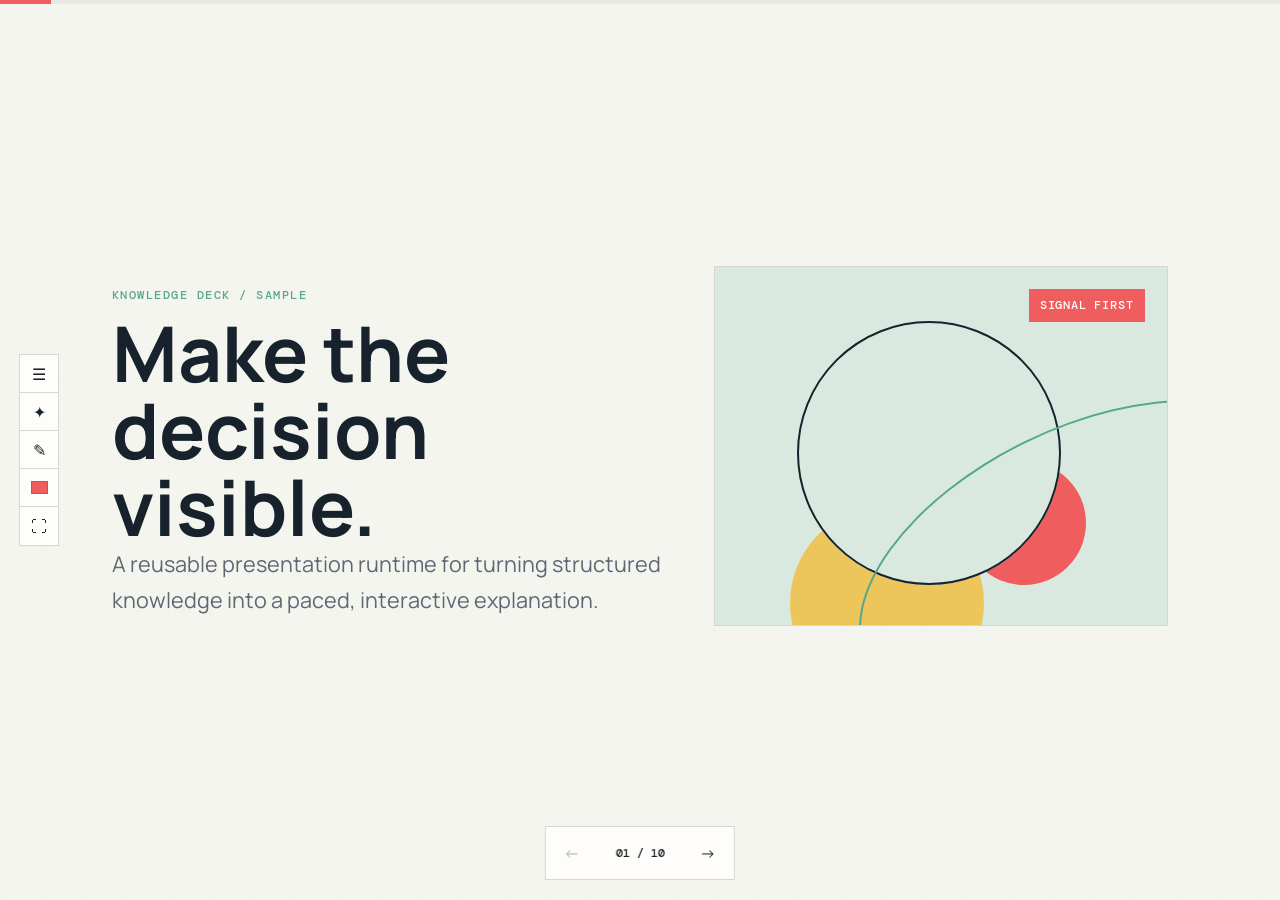
==== index.html @ 06d61f09 "feat: add knowledge deck template" ====
<!doctype html>
<html lang="en">
<head>
  <meta charset="utf-8">
  <meta name="viewport" content="width=device-width, initial-scale=1">
  <meta name="description" content="Interactive knowledge deck template">
  <title>Knowledge Deck Template</title>
  <link rel="icon" href="favicon.svg" type="image/svg+xml">
  <link rel="preconnect" href="https://fonts.googleapis.com">
  <link rel="preconnect" href="https://fonts.gstatic.com" crossorigin>
  <link href="https://fonts.googleapis.com/css2?family=DM+Mono:wght@400;500&family=Manrope:wght@400;500;600;700;800&display=swap" rel="stylesheet">
  <script src="https://cdnjs.cloudflare.com/ajax/libs/gsap/3.12.5/gsap.min.js"></script>
  <link rel="stylesheet" href="css/main.css">
</head>
<body>
  <div class="progress-track" aria-hidden="true"><div id="progress-bar"></div></div>
  <aside id="side-menu" aria-label="Deck contents"><header><span>Contents</span><button id="close-menu" class="icon-button" aria-label="Close contents">x</button></header><div id="menu-list"></div></aside>
  <button id="menu-overlay" aria-label="Close contents"></button>
  <main id="deck-viewport" aria-live="polite"></main>
  <nav class="navigation" aria-label="Page navigation"><button id="previous-page" class="nav-button" aria-label="Previous page">←</button><span id="page-indicator"></span><button id="next-page" class="nav-button" aria-label="Next page">→</button></nav>
  <div class="toolbelt" aria-label="Deck tools"><button id="toggle-menu" class="icon-button" aria-label="Open contents">☰</button><button id="toggle-pen" class="icon-button" aria-label="Toggle pen trail">✦</button><button id="toggle-draw" class="icon-button" aria-label="Toggle drawing board">✎</button><label class="color-control" aria-label="Drawing color"><input id="draw-color" type="color" value="#f05d5e"></label><button id="toggle-fullscreen" class="icon-button" aria-label="Toggle fullscreen">⛶</button></div>
  <canvas id="pen-canvas" aria-hidden="true"></canvas><canvas id="draw-canvas" aria-label="Drawing board"></canvas>
  <p id="draw-hint" role="status">Draw mode: press D or Escape to clear and exit.</p>
  <script type="module" src="js/player.js"></script>
</body>
</html>
---- css/main.css ----
:root { --ink:#17222d; --muted:#5d6872; --paper:#f5f5ef; --panel:#fffefa; --line:#d3d9d2; --coral:#f05d5e; --mint:#55a88c; --blue:#4477a6; --yellow:#edc65b; --mono:"DM Mono",monospace; --sans:"Manrope",sans-serif; }
* { box-sizing:border-box; } html,body { min-height:100%; margin:0; } body { color:var(--ink); background:var(--paper); font-family:var(--sans); overflow:hidden; } body::before { content:""; position:fixed; inset:0; pointer-events:none; opacity:.35; background-image:linear-gradient(rgba(23,34,45,.04) 1px,transparent 1px),linear-gradient(90deg,rgba(23,34,45,.04) 1px,transparent 1px); background-size:42px 42px; }
button { font:inherit; } button:focus-visible,input:focus-visible { outline:3px solid var(--coral); outline-offset:3px; }.progress-track { position:fixed; z-index:40; inset:0 0 auto; height:4px; background:#e7e9e3; }.progress-track div { width:0; height:100%; background:var(--coral); transition:width .25s ease; }
#deck-viewport { position:relative; z-index:1; height:100vh; overflow:auto; display:grid; place-items:center; padding:4.5rem 7rem 5rem; }.slide { width:min(1120px,100%); min-height:min(660px,calc(100vh - 9.5rem)); display:flex; flex-direction:column; justify-content:center; gap:2.2rem; animation:enter .35s ease both; }.eyebrow { font:500 .77rem var(--mono); letter-spacing:.12em; text-transform:uppercase; color:var(--mint); }.title { font-size:clamp(2.5rem,6vw,5.8rem); line-height:1; letter-spacing:0; max-width:13ch; margin:0; }.lead { color:var(--muted); font-size:clamp(1rem,1.8vw,1.35rem); line-height:1.65; max-width:60ch; margin:0; }.section-title { margin:0; font-size:clamp(2rem,4vw,3.7rem); line-height:1.08; }.section-copy { color:var(--muted); max-width:62ch; font-size:1.1rem; line-height:1.7; }
.cover-grid { display:grid; grid-template-columns:1.1fr .9fr; align-items:center; gap:3rem; }.signal-image { min-height:360px; position:relative; overflow:hidden; border:1px solid var(--line); background:#dae9df; }.signal-image::before,.signal-image::after { content:""; position:absolute; border:2px solid var(--ink); border-radius:50%; }.signal-image::before { width:260px; height:260px; left:18%; top:15%; box-shadow:95px 70px 0 -70px var(--coral),-42px 150px 0 -35px var(--yellow); }.signal-image::after { width:105%; height:70%; left:28%; top:45%; border-color:var(--mint); transform:rotate(-26deg); }.signal-stamp { position:absolute; right:1.4rem; top:1.4rem; background:var(--coral); color:white; padding:.55rem .7rem; font:500 .72rem var(--mono); letter-spacing:.07em; text-transform:uppercase; }
.card-grid { display:grid; grid-template-columns:repeat(3,minmax(0,1fr)); gap:1rem; }.card,.matrix-cell,.step,.node { border:1px solid var(--line); background:rgba(255,254,250,.72); padding:1.25rem; }.card h3,.matrix-cell h3 { margin:0 0 .6rem; font-size:1rem; }.card p,.matrix-cell p { margin:0; color:var(--muted); line-height:1.55; }.tag { display:inline-block; font:500 .7rem var(--mono); letter-spacing:.06em; text-transform:uppercase; padding:.25rem .45rem; background:#e8eee7; margin-bottom:.75rem; }.compare { display:grid; grid-template-columns:1fr auto 1fr; gap:1rem; align-items:stretch; }.versus { display:grid; place-items:center; font:700 1.2rem var(--mono); color:var(--coral); }.compare .card { min-height:235px; }.metric { font-size:2.6rem; font-weight:800; color:var(--blue); margin:.75rem 0 .2rem; }
.steps { display:grid; grid-template-columns:repeat(4,minmax(0,1fr)); gap:.8rem; counter-reset:step; }.step::before { counter-increment:step; content:"0" counter(step); display:block; color:var(--coral); font:500 .8rem var(--mono); margin-bottom:2rem; }.step strong { display:block; margin-bottom:.5rem; }.step span { color:var(--muted); font-size:.9rem; line-height:1.5; }.timeline { display:grid; grid-template-columns:repeat(4,minmax(0,1fr)); gap:0; border-top:2px solid var(--ink); }.timeline-item { padding:1rem 1rem 0 0; position:relative; }.timeline-item::before { content:""; display:block; width:14px; height:14px; margin-top:-1.5rem; margin-bottom:1rem; border:2px solid var(--ink); background:var(--paper); border-radius:50%; }.timeline-item b { display:block; margin-bottom:.5rem; }.timeline-item span { color:var(--muted); font-size:.88rem; line-height:1.5; }
.chart { display:grid; grid-template-columns:repeat(5,1fr); gap:1rem; align-items:end; height:280px; padding:1rem; border-bottom:2px solid var(--ink); }.bar { background:var(--blue); min-height:16px; position:relative; }.bar span { position:absolute; bottom:calc(100% + .5rem); font:500 .75rem var(--mono); }.bar:nth-child(2){height:24%}.bar:nth-child(3){height:39%}.bar:nth-child(4){height:63%;background:var(--yellow)}.bar:nth-child(5){height:92%;background:var(--coral)}.architecture { display:grid; grid-template-columns:1fr 80px 1fr 80px 1fr; align-items:center; }.node { min-height:128px; display:flex; flex-direction:column; justify-content:center; }.node span { color:var(--muted); font-size:.9rem; }.arrow { height:2px; background:var(--ink); position:relative; }.arrow::after { content:""; position:absolute; right:0; top:-5px; border-width:6px 0 6px 9px; border-style:solid; border-color:transparent transparent transparent var(--ink); }.matrix { display:grid; grid-template-columns:repeat(3,1fr); gap:1px; background:var(--line); border:1px solid var(--line); }.matrix-cell { border:0; min-height:132px; }.matrix-cell.featured { background:#d8eee5; }.simulation { display:grid; grid-template-columns:1fr 1fr; gap:2rem; align-items:center; }.signal-panel { min-height:260px; padding:1.5rem; border:1px solid var(--ink); background:var(--panel); }.signal-state { font:700 2rem var(--mono); color:var(--coral); margin:2rem 0; }.command { border:0; background:var(--ink); color:white; padding:.8rem 1rem; cursor:pointer; }.summary-list { display:grid; gap:1rem; max-width:800px; }.summary-item { display:grid; grid-template-columns:55px 1fr; gap:1rem; align-items:start; padding:1rem 0; border-top:1px solid var(--line); }.summary-item b { color:var(--coral); font:500 .8rem var(--mono); }
.navigation { position:fixed; z-index:30; bottom:1.25rem; left:50%; transform:translateX(-50%); display:flex; align-items:center; gap:.75rem; padding:.45rem; border:1px solid var(--line); background:rgba(255,254,250,.9); backdrop-filter:blur(10px); }.nav-button,.icon-button { display:grid; place-items:center; min-width:38px; height:38px; border:0; background:transparent; color:var(--ink); cursor:pointer; }.nav-button:hover,.icon-button:hover { background:#e9eee7; }.nav-button:disabled { opacity:.35; cursor:not-allowed; } #page-indicator { min-width:74px; text-align:center; font:500 .74rem var(--mono); }.toolbelt { position:fixed; z-index:30; left:1.2rem; top:50%; transform:translateY(-50%); display:grid; border:1px solid var(--line); background:rgba(255,254,250,.9); backdrop-filter:blur(10px); }.toolbelt > * { border-bottom:1px solid var(--line); }.toolbelt > *:last-child { border-bottom:0; }.color-control { display:grid; place-items:center; width:38px; height:38px; }.color-control input { width:21px; height:21px; padding:0; border:0; background:transparent; cursor:pointer; }
#side-menu { position:fixed; z-index:50; top:0; bottom:0; left:0; width:min(390px,90vw); padding:1.25rem; background:var(--panel); transform:translateX(-102%); transition:transform .25s ease; border-right:1px solid var(--line); overflow:auto; }#side-menu.open { transform:none; } #side-menu header { display:flex; justify-content:space-between; align-items:center; padding-bottom:1rem; border-bottom:1px solid var(--line); font-weight:700; }.menu-section { margin:1.25rem 0 .4rem; color:var(--mint); font:500 .72rem var(--mono); text-transform:uppercase; letter-spacing:.08em; }.menu-page { width:100%; text-align:left; padding:.7rem 0; border:0; background:transparent; color:var(--muted); cursor:pointer; }.menu-page.active { color:var(--ink); font-weight:700; }.menu-page span { color:var(--coral); font:500 .72rem var(--mono); margin-right:.65rem; }#menu-overlay { position:fixed; z-index:45; inset:0; border:0; background:rgba(23,34,45,.25); opacity:0; pointer-events:none; transition:opacity .25s; }#menu-overlay.visible { opacity:1; pointer-events:auto; }
#pen-canvas,#draw-canvas { position:fixed; inset:0; width:100%; height:100%; pointer-events:none; z-index:60; } #draw-canvas.active,#pen-canvas.active { pointer-events:auto; } #draw-hint { position:fixed; z-index:70; bottom:5rem; left:50%; transform:translateX(-50%); padding:.5rem .75rem; margin:0; background:var(--ink); color:white; font:.72rem var(--mono); opacity:0; pointer-events:none; transition:opacity .2s; } #draw-hint.visible { opacity:1; }
@keyframes enter { from { opacity:0; transform:translateY(10px); } to { opacity:1; transform:none; } } @media (max-width:760px) { #deck-viewport { padding:4rem 1.35rem 5.5rem 4.5rem; }.cover-grid,.simulation { grid-template-columns:1fr; }.signal-image { min-height:220px; }.card-grid,.steps { grid-template-columns:1fr; }.compare { grid-template-columns:1fr; }.versus { min-height:20px; }.timeline { grid-template-columns:1fr; gap:1.5rem; }.architecture { grid-template-columns:1fr; gap:.8rem; }.arrow { width:2px; height:28px; margin:auto; }.arrow::after { right:-5px; top:auto; bottom:0; border-width:9px 6px 0; border-color:var(--ink) transparent transparent; }.matrix { grid-template-columns:1fr; }.toolbelt { left:.5rem; }.title { font-size:clamp(2.3rem,14vw,4rem); }.slide { min-height:auto; padding:1.2rem 0; } } @media (prefers-reduced-motion:reduce) { *,*::before,*::after { animation-duration:.01ms!important; transition-duration:.01ms!important; } }
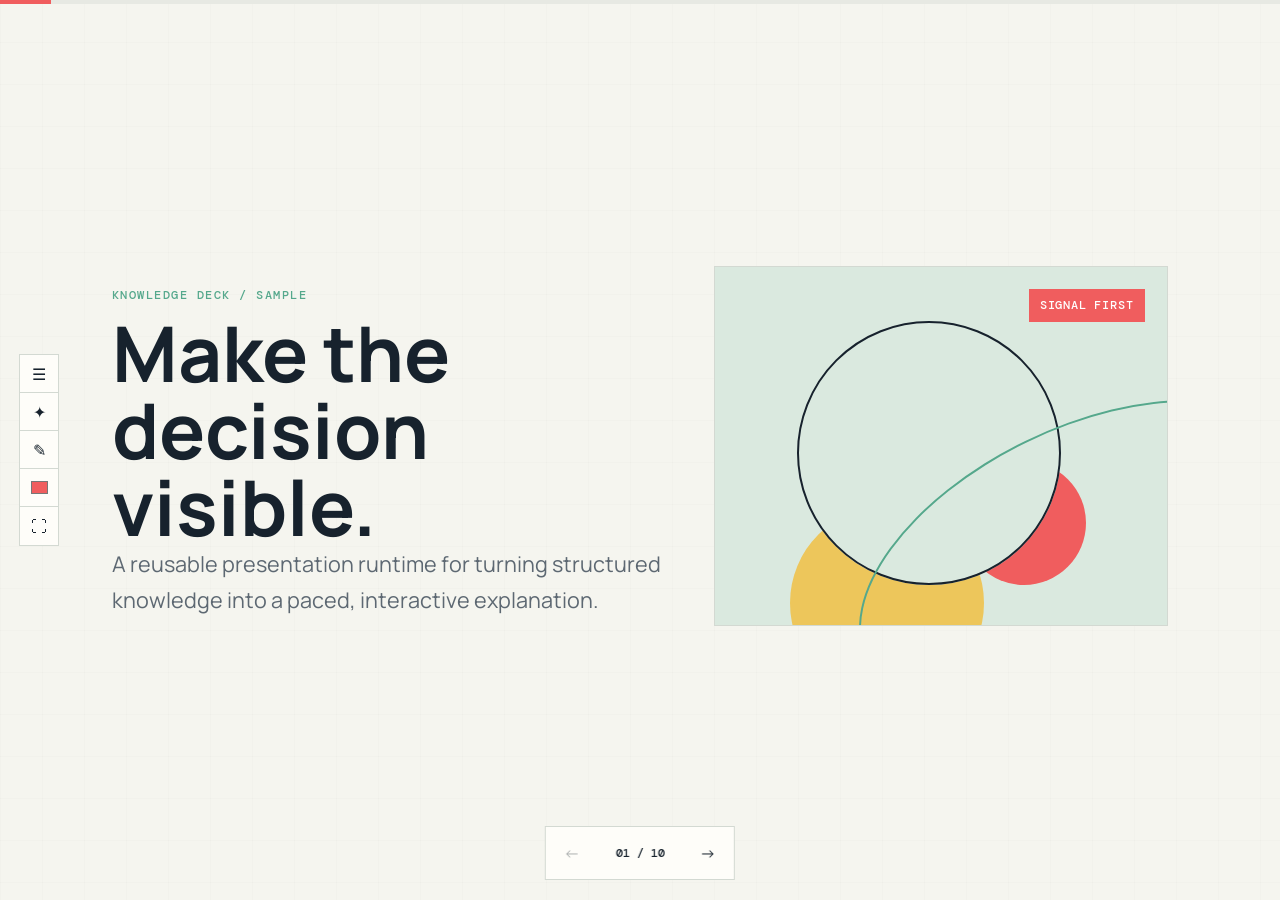
==== commit 41260ff8: "feat: enhance native deck with tooltips, router sync, undo, and single-file build" ====
--- a/index.html
+++ b/index.html
@@ -4,23 +4,41 @@
   <meta charset="utf-8">
   <meta name="viewport" content="width=device-width, initial-scale=1">
   <meta name="description" content="Interactive knowledge deck template">
-  <title>Knowledge Deck Template</title>
+  <title>Making Better Technical Decisions</title>
   <link rel="icon" href="favicon.svg" type="image/svg+xml">
   <link rel="preconnect" href="https://fonts.googleapis.com">
   <link rel="preconnect" href="https://fonts.gstatic.com" crossorigin>
   <link href="https://fonts.googleapis.com/css2?family=DM+Mono:wght@400;500&family=Manrope:wght@400;500;600;700;800&display=swap" rel="stylesheet">
-  <script src="https://cdnjs.cloudflare.com/ajax/libs/gsap/3.12.5/gsap.min.js"></script>
   <link rel="stylesheet" href="css/main.css">
 </head>
 <body>
   <div class="progress-track" aria-hidden="true"><div id="progress-bar"></div></div>
-  <aside id="side-menu" aria-label="Deck contents"><header><span>Contents</span><button id="close-menu" class="icon-button" aria-label="Close contents">x</button></header><div id="menu-list"></div></aside>
+  <aside id="side-menu" aria-label="Deck contents">
+    <header>
+      <span>大纲目录</span>
+      <button id="close-menu" class="icon-button close-btn" data-tip="关闭目录 (快捷键 Esc)" aria-label="Close contents">✕</button>
+    </header>
+    <div id="menu-list"></div>
+  </aside>
   <button id="menu-overlay" aria-label="Close contents"></button>
   <main id="deck-viewport" aria-live="polite"></main>
-  <nav class="navigation" aria-label="Page navigation"><button id="previous-page" class="nav-button" aria-label="Previous page">←</button><span id="page-indicator"></span><button id="next-page" class="nav-button" aria-label="Next page">→</button></nav>
-  <div class="toolbelt" aria-label="Deck tools"><button id="toggle-menu" class="icon-button" aria-label="Open contents">☰</button><button id="toggle-pen" class="icon-button" aria-label="Toggle pen trail">✦</button><button id="toggle-draw" class="icon-button" aria-label="Toggle drawing board">✎</button><label class="color-control" aria-label="Drawing color"><input id="draw-color" type="color" value="#f05d5e"></label><button id="toggle-fullscreen" class="icon-button" aria-label="Toggle fullscreen">⛶</button></div>
-  <canvas id="pen-canvas" aria-hidden="true"></canvas><canvas id="draw-canvas" aria-label="Drawing board"></canvas>
-  <p id="draw-hint" role="status">Draw mode: press D or Escape to clear and exit.</p>
+  <nav class="navigation" aria-label="Page navigation">
+    <button id="previous-page" class="nav-button" data-tip="上一页 (快捷键 ←)" aria-label="Previous page">←</button>
+    <span id="page-indicator"></span>
+    <button id="next-page" class="nav-button" data-tip="下一页 (快捷键 →)" aria-label="Next page">→</button>
+  </nav>
+  <div class="toolbelt" aria-label="Deck tools">
+    <button id="toggle-menu" class="icon-button" data-tip="大纲目录 (快捷键 M)" aria-label="Open contents">☰</button>
+    <button id="toggle-pen" class="icon-button" data-tip="激光笔拖尾 (快捷键 T)" aria-label="Toggle pen trail">✦</button>
+    <button id="toggle-draw" class="icon-button" data-tip="涂鸦画板 (快捷键 D)" aria-label="Toggle drawing board">✎</button>
+    <label class="color-control" data-tip="画笔调色盘" aria-label="Drawing color">
+      <input id="draw-color" type="color" value="#f05d5e">
+    </label>
+    <button id="toggle-fullscreen" class="icon-button" data-tip="全屏演示 (快捷键 F)" aria-label="Toggle fullscreen">⛶</button>
+  </div>
+  <canvas id="pen-canvas" aria-hidden="true"></canvas>
+  <canvas id="draw-canvas" aria-label="Drawing board"></canvas>
+  <p id="draw-hint" role="status">画板模式已开启：按 Z 撤回上一笔，按 D 或 Escape 退出。</p>
   <script type="module" src="js/player.js"></script>
 </body>
 </html>
--- a/css/main.css
+++ b/css/main.css
@@ -10,3 +10,81 @@
 #side-menu { position:fixed; z-index:50; top:0; bottom:0; left:0; width:min(390px,90vw); padding:1.25rem; background:var(--panel); transform:translateX(-102%); transition:transform .25s ease; border-right:1px solid var(--line); overflow:auto; }#side-menu.open { transform:none; } #side-menu header { display:flex; justify-content:space-between; align-items:center; padding-bottom:1rem; border-bottom:1px solid var(--line); font-weight:700; }.menu-section { margin:1.25rem 0 .4rem; color:var(--mint); font:500 .72rem var(--mono); text-transform:uppercase; letter-spacing:.08em; }.menu-page { width:100%; text-align:left; padding:.7rem 0; border:0; background:transparent; color:var(--muted); cursor:pointer; }.menu-page.active { color:var(--ink); font-weight:700; }.menu-page span { color:var(--coral); font:500 .72rem var(--mono); margin-right:.65rem; }#menu-overlay { position:fixed; z-index:45; inset:0; border:0; background:rgba(23,34,45,.25); opacity:0; pointer-events:none; transition:opacity .25s; }#menu-overlay.visible { opacity:1; pointer-events:auto; }
 #pen-canvas,#draw-canvas { position:fixed; inset:0; width:100%; height:100%; pointer-events:none; z-index:60; } #draw-canvas.active,#pen-canvas.active { pointer-events:auto; } #draw-hint { position:fixed; z-index:70; bottom:5rem; left:50%; transform:translateX(-50%); padding:.5rem .75rem; margin:0; background:var(--ink); color:white; font:.72rem var(--mono); opacity:0; pointer-events:none; transition:opacity .2s; } #draw-hint.visible { opacity:1; }
 @keyframes enter { from { opacity:0; transform:translateY(10px); } to { opacity:1; transform:none; } } @media (max-width:760px) { #deck-viewport { padding:4rem 1.35rem 5.5rem 4.5rem; }.cover-grid,.simulation { grid-template-columns:1fr; }.signal-image { min-height:220px; }.card-grid,.steps { grid-template-columns:1fr; }.compare { grid-template-columns:1fr; }.versus { min-height:20px; }.timeline { grid-template-columns:1fr; gap:1.5rem; }.architecture { grid-template-columns:1fr; gap:.8rem; }.arrow { width:2px; height:28px; margin:auto; }.arrow::after { right:-5px; top:auto; bottom:0; border-width:9px 6px 0; border-color:var(--ink) transparent transparent; }.matrix { grid-template-columns:1fr; }.toolbelt { left:.5rem; }.title { font-size:clamp(2.3rem,14vw,4rem); }.slide { min-height:auto; padding:1.2rem 0; } } @media (prefers-reduced-motion:reduce) { *,*::before,*::after { animation-duration:.01ms!important; transition-duration:.01ms!important; } }
+
+/* 中文气泡 Tooltip 规范 (极致轻量与高质感) */
+[data-tip] { position: relative; }
+[data-tip]::after {
+  content: attr(data-tip);
+  position: absolute;
+  white-space: nowrap;
+  font-family: var(--sans);
+  font-size: 12px;
+  font-weight: 600;
+  line-height: 1.2;
+  color: #ffffff;
+  background: var(--ink);
+  padding: 6px 10px;
+  border-radius: 6px;
+  pointer-events: none;
+  opacity: 0;
+  transition: opacity 140ms ease, transform 140ms ease;
+  z-index: 1000;
+  box-shadow: 0 4px 16px rgba(23, 34, 45, 0.28);
+}
+.toolbelt [data-tip]::after {
+  left: calc(100% + 12px);
+  top: 50%;
+  transform: translateY(-50%) translateX(-4px);
+}
+.toolbelt [data-tip]:hover::after {
+  opacity: 1;
+  transform: translateY(-50%) translateX(0);
+}
+.navigation [data-tip]::after {
+  bottom: calc(100% + 12px);
+  left: 50%;
+  transform: translateX(-50%) translateY(4px);
+}
+.navigation [data-tip]:hover::after {
+  opacity: 1;
+  transform: translateX(-50%) translateY(0);
+}
+.close-btn[data-tip]::after {
+  right: calc(100% + 10px);
+  top: 50%;
+  transform: translateY(-50%) translateX(4px);
+}
+.close-btn[data-tip]:hover::after {
+  opacity: 1;
+  transform: translateY(-50%) translateX(0);
+}
+
+/* 打印与 PDF 导出优化规则 */
+@media print {
+  body {
+    -webkit-print-color-adjust: exact !important;
+    print-color-adjust: exact !important;
+    background: var(--paper) !important;
+  }
+  .progress-track,
+  #side-menu,
+  #menu-overlay,
+  .navigation,
+  .toolbelt,
+  #pen-canvas,
+  #draw-canvas,
+  #draw-hint {
+    display: none !important;
+  }
+  #deck-viewport {
+    height: auto !important;
+    padding: 2rem !important;
+    overflow: visible !important;
+  }
+  .slide {
+    animation: none !important;
+    min-height: auto !important;
+    page-break-inside: avoid;
+    break-inside: avoid;
+  }
+}
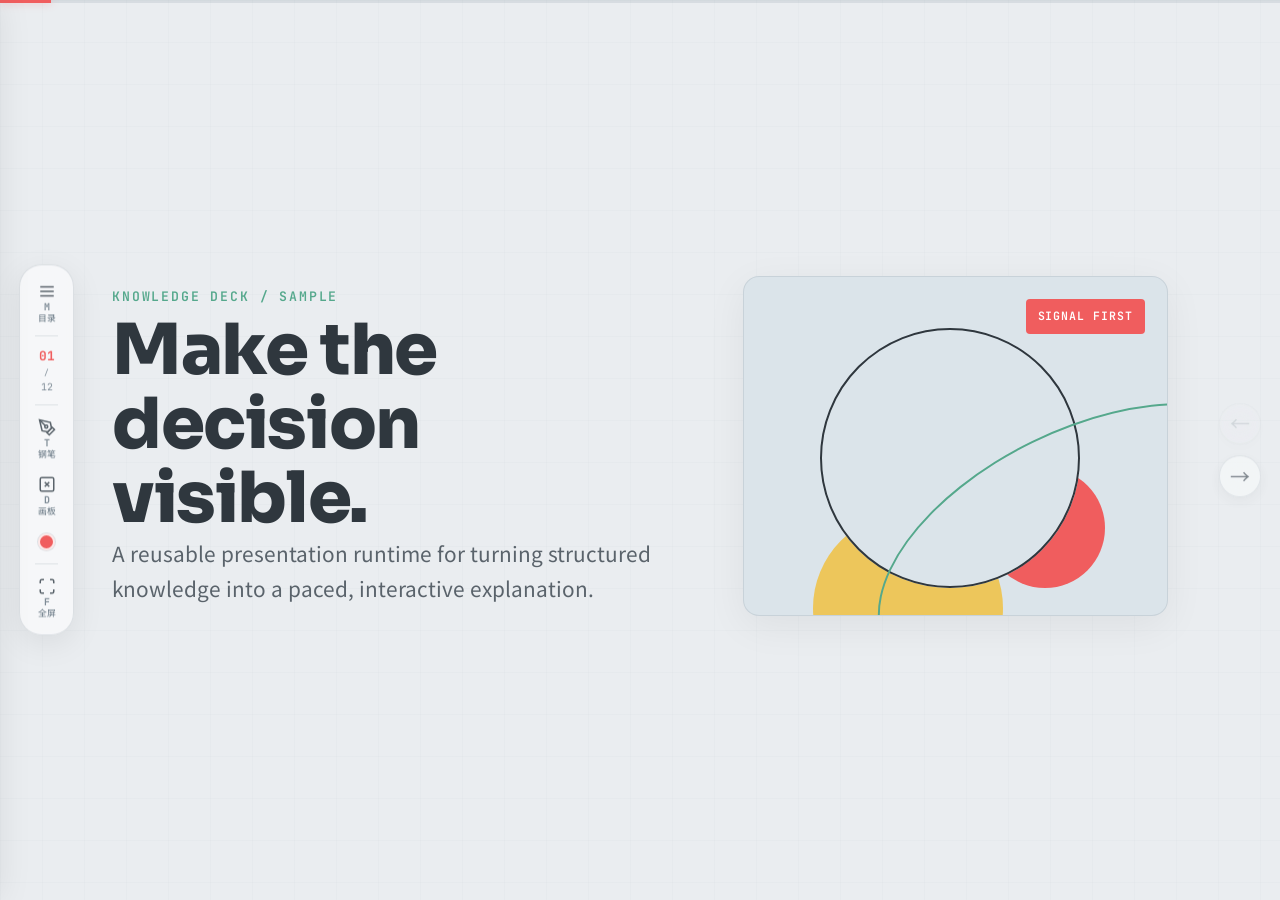
==== commit 3abdb9a8: "feat: absorb G1 Moon Slate design system, all-in-one dock, transition slides, and dual-track simulat" ====
--- a/index.html
+++ b/index.html
@@ -1,44 +1,123 @@
 <!doctype html>
-<html lang="en">
+<html lang="zh-CN">
 <head>
   <meta charset="utf-8">
   <meta name="viewport" content="width=device-width, initial-scale=1">
   <meta name="description" content="Interactive knowledge deck template">
   <title>Making Better Technical Decisions</title>
   <link rel="icon" href="favicon.svg" type="image/svg+xml">
+  <!-- Google Fonts: Sora + Noto Sans SC + JetBrains Mono (G1 极客字体对) -->
   <link rel="preconnect" href="https://fonts.googleapis.com">
   <link rel="preconnect" href="https://fonts.gstatic.com" crossorigin>
-  <link href="https://fonts.googleapis.com/css2?family=DM+Mono:wght@400;500&family=Manrope:wght@400;500;600;700;800&display=swap" rel="stylesheet">
-  <link rel="stylesheet" href="css/main.css">
+  <link href="https://fonts.googleapis.com/css2?family=Sora:wght@300;400;500;600;700;800&family=Noto+Sans+SC:wght@300;400;500;700&family=JetBrains+Mono:wght@400;500;600&display=swap" rel="stylesheet">
+  <link rel="stylesheet" href="css/main.css?v=g1">
 </head>
 <body>
-  <div class="progress-track" aria-hidden="true"><div id="progress-bar"></div></div>
+  <!-- 顶部 3px 精细进度条 -->
+  <div id="progress-bar-wrap" aria-hidden="true">
+    <div id="progress-bar"></div>
+  </div>
+
+  <!-- 侧边目录抽屉 -->
+  <div id="menu-overlay"></div>
   <aside id="side-menu" aria-label="Deck contents">
     <header>
       <span>大纲目录</span>
-      <button id="close-menu" class="icon-button close-btn" data-tip="关闭目录 (快捷键 Esc)" aria-label="Close contents">✕</button>
+      <button id="close-menu" class="menu-close-btn" aria-label="关闭目录">
+        <svg width="15" height="15" viewBox="0 0 24 24" fill="none" stroke="currentColor" stroke-width="2.2" stroke-linecap="round">
+          <line x1="18" y1="6" x2="6" y2="18"></line>
+          <line x1="6" y1="6" x2="18" y2="18"></line>
+        </svg>
+      </button>
     </header>
     <div id="menu-list"></div>
   </aside>
-  <button id="menu-overlay" aria-label="Close contents"></button>
+
+  <!-- 主视口内容区 -->
   <main id="deck-viewport" aria-live="polite"></main>
-  <nav class="navigation" aria-label="Page navigation">
-    <button id="previous-page" class="nav-button" data-tip="上一页 (快捷键 ←)" aria-label="Previous page">←</button>
-    <span id="page-indicator"></span>
-    <button id="next-page" class="nav-button" data-tip="下一页 (快捷键 →)" aria-label="Next page">→</button>
-  </nav>
-  <div class="toolbelt" aria-label="Deck tools">
-    <button id="toggle-menu" class="icon-button" data-tip="大纲目录 (快捷键 M)" aria-label="Open contents">☰</button>
-    <button id="toggle-pen" class="icon-button" data-tip="激光笔拖尾 (快捷键 T)" aria-label="Toggle pen trail">✦</button>
-    <button id="toggle-draw" class="icon-button" data-tip="涂鸦画板 (快捷键 D)" aria-label="Toggle drawing board">✎</button>
-    <label class="color-control" data-tip="画笔调色盘" aria-label="Drawing color">
-      <input id="draw-color" type="color" value="#f05d5e">
-    </label>
-    <button id="toggle-fullscreen" class="icon-button" data-tip="全屏演示 (快捷键 F)" aria-label="Toggle fullscreen">⛶</button>
+
+  <!-- 左右悬浮极简半透明翻页按钮 -->
+  <button id="nav-prev" data-tip="上一页 (快捷键 ←)" aria-label="上一页">&#8592;</button>
+  <button id="nav-next" data-tip="下一页 (快捷键 →)" aria-label="下一页">&#8594;</button>
+
+  <!-- 左侧一体化毛玻璃 Dock 工具栏 (All-in-One) -->
+  <div id="side-toolbar" aria-label="Deck tools">
+    <!-- M 目录 -->
+    <button id="btn-menu" data-tip="大纲目录 (快捷键 M)" aria-label="大纲目录">
+      <svg width="18" height="18" viewBox="0 0 24 24" fill="none" stroke="currentColor" stroke-width="2">
+        <line x1="3" y1="6" x2="21" y2="6"></line>
+        <line x1="3" y1="12" x2="21" y2="12"></line>
+        <line x1="3" y1="18" x2="21" y2="18"></line>
+      </svg>
+      <span class="btn-key">M</span>
+      <span class="btn-label">目录</span>
+    </button>
+
+    <div class="toolbar-divider"></div>
+
+    <!-- 内置垂直页码指示器 -->
+    <div id="page-indicator" aria-label="页码">
+      <span id="page-current">01</span>
+      <span class="page-sep">/</span>
+      <span id="page-total">10</span>
+    </div>
+
+    <div class="toolbar-divider"></div>
+
+    <!-- T 激光笔拖尾 -->
+    <button id="btn-pen" data-tip="激光笔拖尾 (快捷键 T)" aria-label="激光笔">
+      <svg width="18" height="18" viewBox="0 0 24 24" fill="none" stroke="currentColor" stroke-width="2">
+        <path d="M12 19l7-7 3 3-7 7-3-3z"></path>
+        <path d="M18 13l-1.5-7.5L2 2l3.5 14.5L13 18l5-5z"></path>
+        <path d="M2 2l7.586 7.586"></path>
+        <circle cx="11" cy="11" r="2"></circle>
+      </svg>
+      <span class="btn-key">T</span>
+      <span class="btn-label">钢笔</span>
+    </button>
+
+    <!-- D 涂鸦画板 -->
+    <button id="btn-draw" data-tip="涂鸦画板 (快捷键 D)" aria-label="画板">
+      <svg width="18" height="18" viewBox="0 0 24 24" fill="none" stroke="currentColor" stroke-width="2">
+        <rect x="3" y="3" width="18" height="18" rx="2"></rect>
+        <path d="M9 9l6 6M15 9l-6 6"></path>
+      </svg>
+      <span class="btn-key">D</span>
+      <span class="btn-label">画板</span>
+    </button>
+
+    <!-- 4 色弹出式调色盘 (免系统原生的丑陋 input) -->
+    <div id="color-picker-wrap">
+      <button id="btn-color" data-tip="画笔调色盘" aria-label="调色盘">
+        <span id="color-dot-indicator"></span>
+      </button>
+      <div id="color-picker-popup">
+        <button class="color-dot" data-color="#f05d5e" style="background:#f05d5e" title="珊瑚红"></button>
+        <button class="color-dot" data-color="#3B82F6" style="background:#3B82F6" title="极客蓝"></button>
+        <button class="color-dot" data-color="#55a88c" style="background:#55a88c" title="薄荷绿"></button>
+        <button class="color-dot" data-color="#1e293b" style="background:#1e293b" title="玄武黑"></button>
+      </div>
+    </div>
+
+    <div class="toolbar-divider"></div>
+
+    <!-- F 全屏演示 -->
+    <button id="btn-fullscreen" data-tip="全屏演示 (快捷键 F)" aria-label="全屏演示">
+      <svg width="18" height="18" viewBox="0 0 24 24" fill="none" stroke="currentColor" stroke-width="2">
+        <path d="M8 3H5a2 2 0 0 0-2 2v3m18 0V5a2 2 0 0 0-2-2h-3m0 18h3a2 2 0 0 0 2-2v-3M3 16v3a2 2 0 0 0 2 2h3"></path>
+      </svg>
+      <span class="btn-key">F</span>
+      <span class="btn-label">全屏</span>
+    </button>
   </div>
+
+  <!-- 双 Canvas 引擎 (激光笔 + 画板) -->
   <canvas id="pen-canvas" aria-hidden="true"></canvas>
   <canvas id="draw-canvas" aria-label="Drawing board"></canvas>
-  <p id="draw-hint" role="status">画板模式已开启：按 Z 撤回上一笔，按 D 或 Escape 退出。</p>
-  <script type="module" src="js/player.js"></script>
+
+  <!-- 快捷键与状态提示条 -->
+  <div id="draw-hint" role="status">画板模式：按 Z 撤回上一笔，按 D 或 Esc 退出</div>
+
+  <script type="module" src="js/player.js?v=g1"></script>
 </body>
 </html>
--- a/css/main.css
+++ b/css/main.css
@@ -1,76 +1,1038 @@
-:root { --ink:#17222d; --muted:#5d6872; --paper:#f5f5ef; --panel:#fffefa; --line:#d3d9d2; --coral:#f05d5e; --mint:#55a88c; --blue:#4477a6; --yellow:#edc65b; --mono:"DM Mono",monospace; --sans:"Manrope",sans-serif; }
-* { box-sizing:border-box; } html,body { min-height:100%; margin:0; } body { color:var(--ink); background:var(--paper); font-family:var(--sans); overflow:hidden; } body::before { content:""; position:fixed; inset:0; pointer-events:none; opacity:.35; background-image:linear-gradient(rgba(23,34,45,.04) 1px,transparent 1px),linear-gradient(90deg,rgba(23,34,45,.04) 1px,transparent 1px); background-size:42px 42px; }
-button { font:inherit; } button:focus-visible,input:focus-visible { outline:3px solid var(--coral); outline-offset:3px; }.progress-track { position:fixed; z-index:40; inset:0 0 auto; height:4px; background:#e7e9e3; }.progress-track div { width:0; height:100%; background:var(--coral); transition:width .25s ease; }
-#deck-viewport { position:relative; z-index:1; height:100vh; overflow:auto; display:grid; place-items:center; padding:4.5rem 7rem 5rem; }.slide { width:min(1120px,100%); min-height:min(660px,calc(100vh - 9.5rem)); display:flex; flex-direction:column; justify-content:center; gap:2.2rem; animation:enter .35s ease both; }.eyebrow { font:500 .77rem var(--mono); letter-spacing:.12em; text-transform:uppercase; color:var(--mint); }.title { font-size:clamp(2.5rem,6vw,5.8rem); line-height:1; letter-spacing:0; max-width:13ch; margin:0; }.lead { color:var(--muted); font-size:clamp(1rem,1.8vw,1.35rem); line-height:1.65; max-width:60ch; margin:0; }.section-title { margin:0; font-size:clamp(2rem,4vw,3.7rem); line-height:1.08; }.section-copy { color:var(--muted); max-width:62ch; font-size:1.1rem; line-height:1.7; }
-.cover-grid { display:grid; grid-template-columns:1.1fr .9fr; align-items:center; gap:3rem; }.signal-image { min-height:360px; position:relative; overflow:hidden; border:1px solid var(--line); background:#dae9df; }.signal-image::before,.signal-image::after { content:""; position:absolute; border:2px solid var(--ink); border-radius:50%; }.signal-image::before { width:260px; height:260px; left:18%; top:15%; box-shadow:95px 70px 0 -70px var(--coral),-42px 150px 0 -35px var(--yellow); }.signal-image::after { width:105%; height:70%; left:28%; top:45%; border-color:var(--mint); transform:rotate(-26deg); }.signal-stamp { position:absolute; right:1.4rem; top:1.4rem; background:var(--coral); color:white; padding:.55rem .7rem; font:500 .72rem var(--mono); letter-spacing:.07em; text-transform:uppercase; }
-.card-grid { display:grid; grid-template-columns:repeat(3,minmax(0,1fr)); gap:1rem; }.card,.matrix-cell,.step,.node { border:1px solid var(--line); background:rgba(255,254,250,.72); padding:1.25rem; }.card h3,.matrix-cell h3 { margin:0 0 .6rem; font-size:1rem; }.card p,.matrix-cell p { margin:0; color:var(--muted); line-height:1.55; }.tag { display:inline-block; font:500 .7rem var(--mono); letter-spacing:.06em; text-transform:uppercase; padding:.25rem .45rem; background:#e8eee7; margin-bottom:.75rem; }.compare { display:grid; grid-template-columns:1fr auto 1fr; gap:1rem; align-items:stretch; }.versus { display:grid; place-items:center; font:700 1.2rem var(--mono); color:var(--coral); }.compare .card { min-height:235px; }.metric { font-size:2.6rem; font-weight:800; color:var(--blue); margin:.75rem 0 .2rem; }
-.steps { display:grid; grid-template-columns:repeat(4,minmax(0,1fr)); gap:.8rem; counter-reset:step; }.step::before { counter-increment:step; content:"0" counter(step); display:block; color:var(--coral); font:500 .8rem var(--mono); margin-bottom:2rem; }.step strong { display:block; margin-bottom:.5rem; }.step span { color:var(--muted); font-size:.9rem; line-height:1.5; }.timeline { display:grid; grid-template-columns:repeat(4,minmax(0,1fr)); gap:0; border-top:2px solid var(--ink); }.timeline-item { padding:1rem 1rem 0 0; position:relative; }.timeline-item::before { content:""; display:block; width:14px; height:14px; margin-top:-1.5rem; margin-bottom:1rem; border:2px solid var(--ink); background:var(--paper); border-radius:50%; }.timeline-item b { display:block; margin-bottom:.5rem; }.timeline-item span { color:var(--muted); font-size:.88rem; line-height:1.5; }
-.chart { display:grid; grid-template-columns:repeat(5,1fr); gap:1rem; align-items:end; height:280px; padding:1rem; border-bottom:2px solid var(--ink); }.bar { background:var(--blue); min-height:16px; position:relative; }.bar span { position:absolute; bottom:calc(100% + .5rem); font:500 .75rem var(--mono); }.bar:nth-child(2){height:24%}.bar:nth-child(3){height:39%}.bar:nth-child(4){height:63%;background:var(--yellow)}.bar:nth-child(5){height:92%;background:var(--coral)}.architecture { display:grid; grid-template-columns:1fr 80px 1fr 80px 1fr; align-items:center; }.node { min-height:128px; display:flex; flex-direction:column; justify-content:center; }.node span { color:var(--muted); font-size:.9rem; }.arrow { height:2px; background:var(--ink); position:relative; }.arrow::after { content:""; position:absolute; right:0; top:-5px; border-width:6px 0 6px 9px; border-style:solid; border-color:transparent transparent transparent var(--ink); }.matrix { display:grid; grid-template-columns:repeat(3,1fr); gap:1px; background:var(--line); border:1px solid var(--line); }.matrix-cell { border:0; min-height:132px; }.matrix-cell.featured { background:#d8eee5; }.simulation { display:grid; grid-template-columns:1fr 1fr; gap:2rem; align-items:center; }.signal-panel { min-height:260px; padding:1.5rem; border:1px solid var(--ink); background:var(--panel); }.signal-state { font:700 2rem var(--mono); color:var(--coral); margin:2rem 0; }.command { border:0; background:var(--ink); color:white; padding:.8rem 1rem; cursor:pointer; }.summary-list { display:grid; gap:1rem; max-width:800px; }.summary-item { display:grid; grid-template-columns:55px 1fr; gap:1rem; align-items:start; padding:1rem 0; border-top:1px solid var(--line); }.summary-item b { color:var(--coral); font:500 .8rem var(--mono); }
-.navigation { position:fixed; z-index:30; bottom:1.25rem; left:50%; transform:translateX(-50%); display:flex; align-items:center; gap:.75rem; padding:.45rem; border:1px solid var(--line); background:rgba(255,254,250,.9); backdrop-filter:blur(10px); }.nav-button,.icon-button { display:grid; place-items:center; min-width:38px; height:38px; border:0; background:transparent; color:var(--ink); cursor:pointer; }.nav-button:hover,.icon-button:hover { background:#e9eee7; }.nav-button:disabled { opacity:.35; cursor:not-allowed; } #page-indicator { min-width:74px; text-align:center; font:500 .74rem var(--mono); }.toolbelt { position:fixed; z-index:30; left:1.2rem; top:50%; transform:translateY(-50%); display:grid; border:1px solid var(--line); background:rgba(255,254,250,.9); backdrop-filter:blur(10px); }.toolbelt > * { border-bottom:1px solid var(--line); }.toolbelt > *:last-child { border-bottom:0; }.color-control { display:grid; place-items:center; width:38px; height:38px; }.color-control input { width:21px; height:21px; padding:0; border:0; background:transparent; cursor:pointer; }
-#side-menu { position:fixed; z-index:50; top:0; bottom:0; left:0; width:min(390px,90vw); padding:1.25rem; background:var(--panel); transform:translateX(-102%); transition:transform .25s ease; border-right:1px solid var(--line); overflow:auto; }#side-menu.open { transform:none; } #side-menu header { display:flex; justify-content:space-between; align-items:center; padding-bottom:1rem; border-bottom:1px solid var(--line); font-weight:700; }.menu-section { margin:1.25rem 0 .4rem; color:var(--mint); font:500 .72rem var(--mono); text-transform:uppercase; letter-spacing:.08em; }.menu-page { width:100%; text-align:left; padding:.7rem 0; border:0; background:transparent; color:var(--muted); cursor:pointer; }.menu-page.active { color:var(--ink); font-weight:700; }.menu-page span { color:var(--coral); font:500 .72rem var(--mono); margin-right:.65rem; }#menu-overlay { position:fixed; z-index:45; inset:0; border:0; background:rgba(23,34,45,.25); opacity:0; pointer-events:none; transition:opacity .25s; }#menu-overlay.visible { opacity:1; pointer-events:auto; }
-#pen-canvas,#draw-canvas { position:fixed; inset:0; width:100%; height:100%; pointer-events:none; z-index:60; } #draw-canvas.active,#pen-canvas.active { pointer-events:auto; } #draw-hint { position:fixed; z-index:70; bottom:5rem; left:50%; transform:translateX(-50%); padding:.5rem .75rem; margin:0; background:var(--ink); color:white; font:.72rem var(--mono); opacity:0; pointer-events:none; transition:opacity .2s; } #draw-hint.visible { opacity:1; }
-@keyframes enter { from { opacity:0; transform:translateY(10px); } to { opacity:1; transform:none; } } @media (max-width:760px) { #deck-viewport { padding:4rem 1.35rem 5.5rem 4.5rem; }.cover-grid,.simulation { grid-template-columns:1fr; }.signal-image { min-height:220px; }.card-grid,.steps { grid-template-columns:1fr; }.compare { grid-template-columns:1fr; }.versus { min-height:20px; }.timeline { grid-template-columns:1fr; gap:1.5rem; }.architecture { grid-template-columns:1fr; gap:.8rem; }.arrow { width:2px; height:28px; margin:auto; }.arrow::after { right:-5px; top:auto; bottom:0; border-width:9px 6px 0; border-color:var(--ink) transparent transparent; }.matrix { grid-template-columns:1fr; }.toolbelt { left:.5rem; }.title { font-size:clamp(2.3rem,14vw,4rem); }.slide { min-height:auto; padding:1.2rem 0; } } @media (prefers-reduced-motion:reduce) { *,*::before,*::after { animation-duration:.01ms!important; transition-duration:.01ms!important; } }
-
-/* 中文气泡 Tooltip 规范 (极致轻量与高质感) */
+/* ==========================================================================
+   main.css — Knowledge Deck Template 全局样式
+   视觉主题：G1「月白灰蓝」(g1-moon-slate) 极客科技设计系统
+   排版字体：Sora (西文展示) + Noto Sans SC (中文正文) + JetBrains Mono (等宽代码)
+   ========================================================================== */
+
+:root {
+  /* 主色调 (冷调科技灰蓝) */
+  --primary:          #6E7E8C;
+  --secondary:        #98A4AE;
+  --accent:           #4F606E;
+
+  /* 背景层次 (月白灰蓝) */
+  --bg-deep:          #EAEDF0;
+  --bg-mid:           #E2E6EA;
+  --bg-surface:       #F7F9FA;
+  --paper:            #EAEDF0; /* 兼容旧变量 */
+
+  /* 卡片与玻璃拟态 */
+  --card-bg:          rgba(247, 249, 250, 0.82);
+  --card-border:      rgba(110, 126, 140, 0.18);
+  --card-shadow:      0 10px 40px rgba(0, 0, 0, 0.06);
+
+  /* 文字颜色 (WCAG AAA 高对比度) */
+  --text-primary:     #2F373E;
+  --text-secondary:   #5A636B;
+  --text-dim:         #7E8B96;
+  --ink:              #2F373E;
+  --muted:            #5A636B;
+
+  /* 状态与语义强调色 */
+  --coral:            #f05d5e;
+  --mint:             #55a88c;
+  --blue:             #3B82F6;
+  --yellow:           #edc65b;
+  --color-interpret:  #B79683; /* 解释执行·暖棕 */
+  --color-compile:    #6E8C88; /* 编译执行·冷灰绿 */
+
+  /* 字体家族体系 */
+  --font-display:     'Sora', 'Noto Sans SC', system-ui, sans-serif;
+  --font-body:        'Noto Sans SC', 'Sora', system-ui, sans-serif;
+  --font-mono:        'JetBrains Mono', 'DM Mono', monospace;
+
+  /* 工具栏 */
+  --toolbar-bg:       rgba(247, 249, 250, 0.88);
+  --toolbar-border:   rgba(110, 126, 140, 0.2);
+
+  /* 动效过渡 */
+  --transition-base:  0.22s cubic-bezier(0.16, 1, 0.3, 1);
+}
+
+/* 全局重置与严格排版防线 (禁止斜体) */
+*, *::before, *::after {
+  box-sizing: border-box;
+  margin: 0;
+  padding: 0;
+  font-style: normal !important;
+}
+
+html, body {
+  width: 100%;
+  height: 100%;
+  margin: 0;
+  overflow: hidden;
+  background-color: var(--bg-deep);
+  color: var(--text-primary);
+  font-family: var(--font-body);
+  font-size: 16px;
+  line-height: 1.6;
+  -webkit-font-smoothing: antialiased;
+  -moz-osx-font-smoothing: grayscale;
+}
+
+/* 全屏极简 42px 网格底纹 (母体核心工程质感) */
+body::before {
+  content: "";
+  position: fixed;
+  inset: 0;
+  pointer-events: none;
+  opacity: 0.32;
+  background-image:
+    linear-gradient(rgba(110, 126, 140, 0.08) 1px, transparent 1px),
+    linear-gradient(90deg, rgba(110, 126, 140, 0.08) 1px, transparent 1px);
+  background-size: 42px 42px;
+  z-index: 0;
+}
+
+button { font: inherit; }
+button:focus-visible, input:focus-visible {
+  outline: 2px solid var(--accent);
+  outline-offset: 2px;
+}
+
+/* ==========================================================================
+   顶部 3px 精细进度条
+   ========================================================================== */
+#progress-bar-wrap {
+  position: fixed;
+  z-index: 100;
+  top: 0;
+  left: 0;
+  right: 0;
+  height: 3px;
+  background: rgba(110, 126, 140, 0.15);
+}
+
+#progress-bar {
+  width: 0;
+  height: 100%;
+  background: var(--coral);
+  box-shadow: 0 0 8px rgba(240, 93, 94, 0.4);
+  transition: width 0.28s ease;
+}
+
+/* ==========================================================================
+   主内容视口与幻灯片页面容器
+   ========================================================================== */
+#deck-viewport {
+  position: relative;
+  z-index: 1;
+  height: 100vh;
+  overflow: auto;
+  display: grid;
+  place-items: center;
+  padding: 4rem 7rem 4.5rem;
+}
+
+.slide {
+  width: min(1180px, 100%);
+  min-height: min(680px, calc(100vh - 8.5rem));
+  display: flex;
+  flex-direction: column;
+  justify-content: center;
+  gap: 2rem;
+  animation: enter 0.35s var(--transition-base) both;
+}
+
+@keyframes enter {
+  from { opacity: 0; transform: translateY(12px); }
+  to   { opacity: 1; transform: none; }
+}
+
+/* ==========================================================================
+   基础排版组件 (大字号、海报级视觉)
+   ========================================================================== */
+.eyebrow {
+  font-family: var(--font-mono);
+  font-size: 0.82rem;
+  font-weight: 600;
+  letter-spacing: 0.14em;
+  text-transform: uppercase;
+  color: var(--mint);
+  margin-bottom: 0.4rem;
+}
+
+.title {
+  font-family: var(--font-display);
+  font-size: clamp(2.8rem, 5.5vw, 4.6rem);
+  line-height: 1.05;
+  letter-spacing: -0.02em;
+  color: var(--text-primary);
+  margin: 0;
+  font-weight: 800;
+}
+
+.lead {
+  color: var(--text-secondary);
+  font-size: clamp(1.05rem, 1.8vw, 1.3rem);
+  line-height: 1.68;
+  max-width: 60ch;
+  margin: 0;
+}
+
+.section-title {
+  font-family: var(--font-display);
+  margin: 0;
+  font-size: clamp(2.2rem, 3.8vw, 3.5rem);
+  line-height: 1.1;
+  font-weight: 700;
+  color: var(--text-primary);
+  letter-spacing: -0.01em;
+}
+
+.section-copy {
+  color: var(--text-secondary);
+  max-width: 64ch;
+  font-size: 1.12rem;
+  line-height: 1.7;
+}
+
+/* ==========================================================================
+   封面与卡片系统
+   ========================================================================== */
+.cover-grid {
+  display: grid;
+  grid-template-columns: 1.15fr 0.85fr;
+  align-items: center;
+  gap: 3.5rem;
+}
+
+.signal-image {
+  min-height: 340px;
+  position: relative;
+  overflow: hidden;
+  border: 1px solid var(--card-border);
+  background: #dbe4ea;
+  border-radius: 16px;
+  box-shadow: var(--card-shadow);
+}
+
+.signal-image::before,
+.signal-image::after {
+  content: "";
+  position: absolute;
+  border: 2px solid var(--text-primary);
+  border-radius: 50%;
+}
+
+.signal-image::before {
+  width: 260px;
+  height: 260px;
+  left: 18%;
+  top: 15%;
+  box-shadow: 95px 70px 0 -70px var(--coral), -42px 150px 0 -35px var(--yellow);
+}
+
+.signal-image::after {
+  width: 105%;
+  height: 70%;
+  left: 28%;
+  top: 45%;
+  border-color: var(--mint);
+  transform: rotate(-26deg);
+}
+
+.signal-stamp {
+  position: absolute;
+  right: 1.4rem;
+  top: 1.4rem;
+  background: var(--coral);
+  color: white;
+  padding: 0.5rem 0.75rem;
+  font-family: var(--font-mono);
+  font-size: 0.72rem;
+  font-weight: 600;
+  letter-spacing: 0.08em;
+  text-transform: uppercase;
+  border-radius: 4px;
+}
+
+.card-grid {
+  display: grid;
+  grid-template-columns: repeat(3, minmax(0, 1fr));
+  gap: 1.25rem;
+}
+
+.card,
+.matrix-cell,
+.step,
+.node {
+  border: 1px solid var(--card-border);
+  background: var(--card-bg);
+  backdrop-filter: blur(12px);
+  padding: 1.4rem 1.5rem;
+  border-radius: 12px;
+  box-shadow: 0 4px 20px rgba(0, 0, 0, 0.03);
+  transition: transform 0.2s ease, box-shadow 0.2s ease, border-color 0.2s ease;
+}
+
+.card:hover {
+  transform: translateY(-2px);
+  box-shadow: 0 8px 30px rgba(0, 0, 0, 0.07);
+  border-color: rgba(110, 126, 140, 0.35);
+}
+
+.card h3,
+.matrix-cell h3 {
+  margin: 0 0 0.5rem;
+  font-size: 1.15rem;
+  font-weight: 700;
+  color: var(--text-primary);
+}
+
+.card p,
+.matrix-cell p {
+  margin: 0;
+  color: var(--text-secondary);
+  font-size: 0.95rem;
+  line-height: 1.6;
+}
+
+.tag {
+  display: inline-block;
+  font-family: var(--font-mono);
+  font-size: 0.72rem;
+  font-weight: 600;
+  letter-spacing: 0.08em;
+  text-transform: uppercase;
+  padding: 0.25rem 0.55rem;
+  background: rgba(110, 126, 140, 0.12);
+  color: var(--text-primary);
+  border-radius: 4px;
+  margin-bottom: 0.8rem;
+}
+
+/* 对比组件 */
+.compare {
+  display: grid;
+  grid-template-columns: 1fr auto 1fr;
+  gap: 1.5rem;
+  align-items: stretch;
+}
+
+.versus {
+  display: grid;
+  place-items: center;
+  font-family: var(--font-mono);
+  font-weight: 800;
+  font-size: 1.3rem;
+  color: var(--coral);
+}
+
+.compare .card { min-height: 240px; }
+
+.metric {
+  font-family: var(--font-mono);
+  font-size: 3rem;
+  font-weight: 800;
+  color: var(--blue);
+  margin: 0.8rem 0 0.3rem;
+  line-height: 1;
+}
+
+/* 步骤卡片 */
+.steps {
+  display: grid;
+  grid-template-columns: repeat(4, minmax(0, 1fr));
+  gap: 1rem;
+  counter-reset: step;
+}
+
+.step {
+  position: relative;
+  padding-top: 2.8rem;
+}
+
+.step::before {
+  counter-increment: step;
+  content: "0" counter(step);
+  display: block;
+  position: absolute;
+  top: 1.1rem;
+  left: 1.4rem;
+  color: var(--coral);
+  font-family: var(--font-mono);
+  font-size: 0.9rem;
+  font-weight: 700;
+}
+
+.step strong {
+  display: block;
+  font-size: 1.15rem;
+  margin-bottom: 0.4rem;
+  color: var(--text-primary);
+}
+
+.step span {
+  color: var(--text-secondary);
+  font-size: 0.9rem;
+  line-height: 1.5;
+}
+
+/* 时间线 */
+.timeline {
+  display: grid;
+  grid-template-columns: repeat(4, minmax(0, 1fr));
+  gap: 0;
+  border-top: 2px solid var(--text-primary);
+}
+
+.timeline-item {
+  padding: 1.2rem 1.2rem 0 0;
+  position: relative;
+}
+
+.timeline-item::before {
+  content: "";
+  display: block;
+  width: 14px;
+  height: 14px;
+  margin-top: -1.75rem;
+  margin-bottom: 1.2rem;
+  border: 2px solid var(--text-primary);
+  background: var(--bg-deep);
+  border-radius: 50%;
+}
+
+.timeline-item b {
+  display: block;
+  font-size: 1.15rem;
+  margin-bottom: 0.4rem;
+  color: var(--text-primary);
+}
+
+.timeline-item span {
+  color: var(--text-secondary);
+  font-size: 0.9rem;
+  line-height: 1.5;
+}
+
+/* 柱状图表 */
+.chart {
+  display: grid;
+  grid-template-columns: repeat(5, 1fr);
+  gap: 1.5rem;
+  align-items: end;
+  height: 250px;
+  padding: 1rem;
+  border-bottom: 2px solid var(--text-primary);
+}
+
+.bar {
+  background: var(--blue);
+  min-height: 18px;
+  position: relative;
+  border-radius: 4px 4px 0 0;
+}
+
+.bar span {
+  position: absolute;
+  bottom: calc(100% + 0.5rem);
+  left: 50%;
+  transform: translateX(-50%);
+  font-family: var(--font-mono);
+  font-size: 0.8rem;
+  font-weight: 600;
+}
+
+.bar:nth-child(1) { height: 16%; }
+.bar:nth-child(2) { height: 28%; }
+.bar:nth-child(3) { height: 46%; }
+.bar:nth-child(4) { height: 70%; background: var(--yellow); }
+.bar:nth-child(5) { height: 96%; background: var(--coral); }
+
+/* 架构流向图 */
+.architecture {
+  display: grid;
+  grid-template-columns: 1fr 80px 1fr 80px 1fr;
+  align-items: center;
+}
+
+.node {
+  min-height: 120px;
+  display: flex;
+  flex-direction: column;
+  justify-content: center;
+  text-align: center;
+}
+
+.node strong { font-size: 1.15rem; margin-bottom: 0.35rem; }
+.node span { color: var(--text-secondary); font-size: 0.88rem; }
+
+.arrow {
+  height: 2px;
+  background: var(--text-primary);
+  position: relative;
+}
+
+.arrow::after {
+  content: "";
+  position: absolute;
+  right: 0;
+  top: -5px;
+  border-width: 6px 0 6px 9px;
+  border-style: solid;
+  border-color: transparent transparent transparent var(--text-primary);
+}
+
+/* 矩阵与总结 */
+.matrix {
+  display: grid;
+  grid-template-columns: repeat(3, 1fr);
+  gap: 1px;
+  background: var(--card-border);
+  border: 1px solid var(--card-border);
+  border-radius: 12px;
+  overflow: hidden;
+}
+
+.matrix-cell {
+  border: 0;
+  border-radius: 0;
+  min-height: 140px;
+}
+
+.matrix-cell.featured {
+  background: rgba(85, 168, 140, 0.16);
+}
+
+.summary-list {
+  display: grid;
+  gap: 1.25rem;
+  max-width: 820px;
+}
+
+.summary-item {
+  display: grid;
+  grid-template-columns: 55px 1fr;
+  gap: 1rem;
+  align-items: start;
+  padding: 1.2rem 0;
+  border-top: 1px solid var(--card-border);
+}
+
+.summary-item b {
+  color: var(--coral);
+  font-family: var(--font-mono);
+  font-size: 0.95rem;
+  font-weight: 700;
+}
+
+.summary-item strong {
+  font-size: 1.15rem;
+  display: block;
+  margin-bottom: 0.35rem;
+}
+
+.summary-item p {
+  margin: 0;
+  color: var(--text-secondary);
+  font-size: 0.95rem;
+}
+
+/* ==========================================================================
+   【母体绝活 1】章节过渡门牌页原语 (Section Transition Door Slide)
+   ========================================================================== */
+.trans-wrap {
+  display: flex;
+  flex-direction: column;
+  align-items: center;
+  justify-content: center;
+  min-height: 75vh;
+  width: 100%;
+  text-align: center;
+  gap: 1.5rem;
+}
+
+.trans-eyebrow {
+  display: flex;
+  align-items: center;
+  gap: 0.8rem;
+  font-family: var(--font-mono);
+  font-size: clamp(0.9rem, 1.5vw, 1.15rem);
+  font-weight: 700;
+  letter-spacing: 0.16em;
+  color: var(--color-interpret);
+  animation: transUp 0.5s ease both 0ms;
+}
+
+.trans-eyebrow::before,
+.trans-eyebrow::after {
+  content: '';
+  width: 2.6rem;
+  height: 2px;
+  background: var(--color-interpret);
+  opacity: 0.55;
+}
+
+.trans-title {
+  font-family: var(--font-display);
+  font-size: clamp(2.8rem, 5.8vw, 4.2rem);
+  font-weight: 700;
+  color: var(--text-primary);
+  line-height: 1.12;
+  letter-spacing: -0.01em;
+  animation: transUp 0.5s ease both 130ms;
+}
+
+.trans-sub {
+  font-family: var(--font-body);
+  font-size: clamp(1.05rem, 1.9vw, 1.35rem);
+  color: var(--text-secondary);
+  font-weight: 400;
+  animation: transUp 0.5s ease both 260ms;
+}
+
+.trans-dot {
+  width: 0.7rem;
+  height: 0.7rem;
+  border-radius: 50%;
+  background: var(--color-interpret);
+  margin-top: 0.6rem;
+  animation: transUp 0.5s ease both 360ms;
+}
+
+@keyframes transUp {
+  from { opacity: 0; transform: translateY(1.2rem); }
+  to   { opacity: 1; transform: none; }
+}
+
+/* ==========================================================================
+   【母体绝活 2】左侧 All-in-One 毛玻璃 Dock 工具栏 + 4色弹出调色盘
+   ========================================================================== */
+#side-toolbar {
+  position: fixed;
+  left: 1.2rem;
+  top: 50%;
+  transform: translateY(-50%);
+  z-index: 200;
+  background: var(--toolbar-bg);
+  border: 1px solid var(--toolbar-border);
+  border-radius: 1.4rem;
+  padding: 0.65rem 0.5rem;
+  display: flex;
+  flex-direction: column;
+  align-items: center;
+  gap: 0.25rem;
+  backdrop-filter: blur(16px);
+  box-shadow: 0 8px 32px rgba(0, 0, 0, 0.08);
+}
+
+#side-toolbar button {
+  background: none;
+  border: none;
+  cursor: pointer;
+  color: var(--text-secondary);
+  display: flex;
+  flex-direction: column;
+  align-items: center;
+  gap: 0.12rem;
+  padding: 0.4rem 0.35rem;
+  border-radius: 0.65rem;
+  transition: background var(--transition-base), color var(--transition-base), transform var(--transition-base);
+  min-width: 2.3rem;
+}
+
+#side-toolbar button:hover {
+  background: rgba(110, 126, 140, 0.15);
+  color: var(--text-primary);
+  transform: scale(1.04);
+}
+
+#side-toolbar button.active {
+  background: rgba(240, 93, 94, 0.15);
+  color: var(--coral);
+}
+
+.btn-key {
+  font-family: var(--font-mono);
+  font-size: 0.62rem;
+  font-weight: 700;
+  color: var(--text-dim);
+  line-height: 1;
+}
+
+.btn-label {
+  font-size: 0.55rem;
+  font-weight: 500;
+  color: var(--text-dim);
+  line-height: 1;
+  white-space: nowrap;
+}
+
+.toolbar-divider {
+  width: 1.4rem;
+  height: 1px;
+  background: var(--card-border);
+  margin: 0.15rem 0;
+}
+
+#page-indicator {
+  display: flex;
+  flex-direction: column;
+  align-items: center;
+  gap: 0;
+  font-family: var(--font-mono);
+  font-size: 0.65rem;
+  color: var(--text-dim);
+  padding: 0.2rem 0;
+}
+
+#page-current {
+  font-weight: 700;
+  font-size: 0.8rem;
+  color: var(--coral);
+}
+
+.page-sep {
+  font-size: 0.5rem;
+  color: var(--text-dim);
+}
+
+#page-total {
+  font-size: 0.62rem;
+}
+
+/* 4 色弹出式调色盘 */
+#color-picker-wrap {
+  position: relative;
+}
+
+#btn-color {
+  background: none;
+  border: none;
+  cursor: pointer;
+  padding: 0.35rem 0.3rem;
+  border-radius: 0.6rem;
+  display: flex;
+  align-items: center;
+  justify-content: center;
+  transition: background var(--transition-base);
+}
+
+#color-dot-indicator {
+  display: block;
+  width: 1.1rem;
+  height: 1.1rem;
+  border-radius: 50%;
+  background: #f05d5e;
+  border: 2px solid rgba(255, 255, 255, 0.85);
+  box-shadow: 0 0 0 1px var(--card-border);
+}
+
+#color-picker-popup {
+  display: none;
+  position: absolute;
+  left: 3.2rem;
+  top: 50%;
+  transform: translateY(-50%);
+  background: var(--toolbar-bg);
+  border: 1px solid var(--card-border);
+  border-radius: 0.85rem;
+  padding: 0.5rem;
+  gap: 0.45rem;
+  flex-direction: column;
+  backdrop-filter: blur(16px);
+  box-shadow: 0 8px 24px rgba(0, 0, 0, 0.12);
+  z-index: 201;
+}
+
+#color-picker-popup.open {
+  display: flex;
+}
+
+#color-picker-wrap:has(.open) #btn-color[data-tip]::after {
+  display: none !important;
+}
+
+.color-dot {
+  width: 1.25rem;
+  height: 1.25rem;
+  border-radius: 50%;
+  border: 2px solid transparent;
+  cursor: pointer;
+  padding: 0;
+  transition: transform var(--transition-base), box-shadow var(--transition-base);
+  flex-shrink: 0;
+}
+
+.color-dot:hover {
+  transform: scale(1.15);
+  box-shadow: 0 0 0 2px white;
+}
+
+/* ==========================================================================
+   【右侧成对悬浮导航】上一页 + 下一页（告别左侧工具栏遮挡，支持单手顺畅切页）
+   ========================================================================== */
+#nav-prev,
+#nav-next {
+  position: fixed;
+  right: 1.2rem;
+  z-index: 100;
+  background: var(--card-bg);
+  border: 1px solid var(--card-border);
+  color: var(--text-secondary);
+  font-size: 1.25rem;
+  width: 2.6rem;
+  height: 2.6rem;
+  border-radius: 50%;
+  cursor: pointer;
+  display: flex;
+  align-items: center;
+  justify-content: center;
+  transition: all var(--transition-base);
+  opacity: 0.75;
+  backdrop-filter: blur(12px);
+  -webkit-backdrop-filter: blur(12px);
+  box-shadow: 0 4px 16px rgba(0, 0, 0, 0.06);
+}
+
+#nav-prev {
+  top: calc(50% - 1.65rem);
+  transform: translateY(-50%);
+}
+
+#nav-next {
+  top: calc(50% + 1.65rem);
+  transform: translateY(-50%);
+}
+
+#nav-prev:hover:not(:disabled),
+#nav-next:hover:not(:disabled) {
+  background: rgba(255, 255, 255, 0.98);
+  color: var(--coral);
+  opacity: 1;
+  transform: translateY(-50%) scale(1.1);
+  box-shadow: 0 6px 20px rgba(0, 0, 0, 0.12);
+}
+
+#nav-prev:disabled,
+#nav-next:disabled {
+  opacity: 0.22;
+  cursor: not-allowed;
+  transform: translateY(-50%);
+  background: rgba(247, 249, 250, 0.45);
+  color: var(--text-dim);
+}
+
+/* ==========================================================================
+   目录抽屉与遮罩
+   ========================================================================== */
+#side-menu {
+  position: fixed;
+  z-index: 300;
+  top: 0;
+  bottom: 0;
+  left: 0;
+  width: min(390px, 90vw);
+  padding: 1.5rem;
+  background: rgba(247, 249, 250, 0.96);
+  backdrop-filter: blur(20px);
+  transform: translateX(-102%);
+  transition: transform 0.28s cubic-bezier(0.16, 1, 0.3, 1);
+  border-right: 1px solid var(--card-border);
+  box-shadow: 8px 0 32px rgba(0, 0, 0, 0.08);
+  overflow-y: auto;
+}
+
+#side-menu.open { transform: none; }
+
+#side-menu header {
+  display: flex;
+  justify-content: space-between;
+  align-items: center;
+  padding-bottom: 1rem;
+  border-bottom: 1px solid var(--card-border);
+  font-family: var(--font-display);
+  font-weight: 700;
+  font-size: 1.1rem;
+}
+
+.menu-close-btn {
+  background: transparent;
+  border: none;
+  cursor: pointer;
+  color: var(--text-dim);
+  width: 2rem;
+  height: 2rem;
+  border-radius: 0.5rem;
+  display: flex;
+  align-items: center;
+  justify-content: center;
+  transition: all var(--transition-base);
+  padding: 0;
+  outline: none;
+}
+
+.menu-close-btn:hover {
+  background: rgba(110, 126, 140, 0.12);
+  color: var(--coral);
+  transform: rotate(90deg);
+}
+
+.menu-section {
+  margin: 1.3rem 0 0.4rem;
+  color: var(--mint);
+  font-family: var(--font-mono);
+  font-size: 0.72rem;
+  text-transform: uppercase;
+  letter-spacing: 0.08em;
+  font-weight: 600;
+}
+
+.menu-page {
+  width: 100%;
+  text-align: left;
+  padding: 0.65rem 0.5rem;
+  border: 0;
+  border-radius: 6px;
+  background: transparent;
+  color: var(--text-secondary);
+  cursor: pointer;
+  font-size: 0.92rem;
+  transition: all 0.15s ease;
+  display: flex;
+  align-items: center;
+}
+
+.menu-page:hover {
+  background: rgba(110, 126, 140, 0.1);
+  color: var(--text-primary);
+}
+
+.menu-page.active {
+  background: rgba(240, 93, 94, 0.08);
+  color: var(--text-primary);
+  font-weight: 700;
+}
+
+.menu-page span {
+  color: var(--coral);
+  font-family: var(--font-mono);
+  font-size: 0.75rem;
+  font-weight: 700;
+  margin-right: 0.65rem;
+}
+
+#menu-overlay {
+  position: fixed;
+  z-index: 250;
+  inset: 0;
+  border: 0;
+  background: rgba(47, 55, 62, 0.25);
+  opacity: 0;
+  pointer-events: none;
+  transition: opacity 0.25s ease;
+}
+
+#menu-overlay.visible {
+  opacity: 1;
+  pointer-events: auto;
+}
+
+/* ==========================================================================
+   Canvas 画布与批注系统
+   ========================================================================== */
+#pen-canvas,
+#draw-canvas {
+  position: fixed;
+  inset: 0;
+  width: 100%;
+  height: 100%;
+  pointer-events: none;
+  z-index: 9980;
+}
+
+#draw-canvas.active,
+#pen-canvas.active {
+  pointer-events: auto;
+  cursor: crosshair;
+}
+
+#draw-hint {
+  position: fixed;
+  z-index: 9995;
+  bottom: 4.5rem;
+  left: 50%;
+  transform: translateX(-50%);
+  padding: 0.55rem 1rem;
+  background: var(--text-primary);
+  color: white;
+  border-radius: 6px;
+  font-family: var(--font-mono);
+  font-size: 0.78rem;
+  opacity: 0;
+  pointer-events: none;
+  transition: opacity 0.2s ease;
+  box-shadow: 0 4px 16px rgba(0, 0, 0, 0.2);
+}
+
+#draw-hint.visible { opacity: 1; }
+
+/* ==========================================================================
+   中文悬浮气泡 Tooltip
+   ========================================================================== */
 [data-tip] { position: relative; }
 [data-tip]::after {
   content: attr(data-tip);
   position: absolute;
   white-space: nowrap;
-  font-family: var(--sans);
+  font-family: var(--font-body);
   font-size: 12px;
   font-weight: 600;
   line-height: 1.2;
   color: #ffffff;
-  background: var(--ink);
+  background: var(--text-primary);
   padding: 6px 10px;
   border-radius: 6px;
   pointer-events: none;
   opacity: 0;
   transition: opacity 140ms ease, transform 140ms ease;
-  z-index: 1000;
-  box-shadow: 0 4px 16px rgba(23, 34, 45, 0.28);
-}
-.toolbelt [data-tip]::after {
+  z-index: 10000;
+  box-shadow: 0 4px 16px rgba(0, 0, 0, 0.25);
+}
+
+#side-toolbar [data-tip]::after {
   left: calc(100% + 12px);
   top: 50%;
   transform: translateY(-50%) translateX(-4px);
 }
-.toolbelt [data-tip]:hover::after {
+
+#side-toolbar [data-tip]:hover::after {
   opacity: 1;
   transform: translateY(-50%) translateX(0);
 }
-.navigation [data-tip]::after {
-  bottom: calc(100% + 12px);
-  left: 50%;
-  transform: translateX(-50%) translateY(4px);
-}
-.navigation [data-tip]:hover::after {
-  opacity: 1;
-  transform: translateX(-50%) translateY(0);
-}
-.close-btn[data-tip]::after {
-  right: calc(100% + 10px);
+
+#nav-prev[data-tip]::after,
+#nav-next[data-tip]::after {
+  right: calc(100% + 12px);
+  left: auto;
   top: 50%;
   transform: translateY(-50%) translateX(4px);
 }
-.close-btn[data-tip]:hover::after {
+#nav-prev[data-tip]:hover:not(:disabled)::after,
+#nav-next[data-tip]:hover:not(:disabled)::after {
   opacity: 1;
   transform: translateY(-50%) translateX(0);
 }
 
-/* 打印与 PDF 导出优化规则 */
+
+/* ==========================================================================
+   打印与 PDF 导出优化
+   ========================================================================== */
 @media print {
   body {
     -webkit-print-color-adjust: exact !important;
     print-color-adjust: exact !important;
-    background: var(--paper) !important;
+    background: var(--bg-deep) !important;
   }
-  .progress-track,
+  #progress-bar-wrap,
   #side-menu,
   #menu-overlay,
-  .navigation,
-  .toolbelt,
+  #nav-prev,
+  #nav-next,
+  #side-toolbar,
   #pen-canvas,
   #draw-canvas,
   #draw-hint {
@@ -88,3 +1050,432 @@
     break-inside: avoid;
   }
 }
+
+/* ==========================================================================
+   双轨对比模拟器 (Dual-Track Simulator)
+   ========================================================================== */
+.dual-sim-wrap {
+  display: flex;
+  flex-direction: column;
+  align-items: center;
+  justify-content: space-evenly;
+  min-height: 84vh;
+  width: 100%;
+  max-width: 1400px;
+  margin: 0 auto;
+  box-sizing: border-box;
+  font-style: normal;
+  gap: 1rem;
+}
+.dual-sim-heading { width: 100%; text-align: center; }
+.dual-sim-title {
+  font-family: var(--font-display);
+  font-size: clamp(1.8rem, 2.8vw, 2.4rem);
+  font-weight: 700;
+  color: var(--text-primary);
+  line-height: 1.2;
+}
+.dual-sim-subtitle {
+  font-family: var(--font-body);
+  font-size: clamp(0.88rem, 1.3vw, 1.05rem);
+  color: var(--text-secondary);
+  margin-top: 0.4rem;
+}
+
+.dual-sim-source {
+  display: flex;
+  align-items: center;
+  justify-content: center;
+  gap: 0.9rem;
+  width: 100%;
+  max-width: 680px;
+  padding: 0.65rem 1.4rem;
+  background: rgba(154, 170, 182, 0.1);
+  border: 1.5px solid rgba(154, 170, 182, 0.4);
+  border-radius: 0.8rem;
+  transition: border-color 0.35s ease, box-shadow 0.35s ease, background 0.35s ease;
+}
+.dual-sim-source.reading {
+  border-color: var(--color-interpret);
+  background: rgba(183, 150, 131, 0.12);
+  box-shadow: 0 0 0 3px rgba(183, 150, 131, 0.2);
+}
+.dual-sim-source-icon { font-size: 1.5rem; line-height: 1; flex-shrink: 0; }
+.dual-sim-source-main {
+  font-family: var(--font-body);
+  font-size: 0.92rem;
+  font-weight: 600;
+  color: var(--text-primary);
+}
+.dual-sim-source-sub {
+  font-family: var(--font-mono);
+  font-size: 0.68rem;
+  color: var(--text-dim);
+  margin-top: 0.1rem;
+}
+.dual-sim-source-badge {
+  margin-left: auto;
+  font-family: var(--font-mono);
+  font-size: 0.64rem;
+  font-weight: 700;
+  color: var(--text-secondary);
+  padding: 0.2rem 0.55rem;
+  border: 1px solid rgba(154, 170, 182, 0.5);
+  border-radius: 0.35rem;
+  background: rgba(247, 249, 250, 0.7);
+  white-space: nowrap;
+}
+
+.dual-sim-fork {
+  font-family: var(--font-body);
+  font-size: 0.85rem;
+  color: var(--text-dim);
+  text-align: center;
+  min-height: 2.2rem;
+  display: flex;
+  align-items: center;
+  justify-content: center;
+  transition: all 0.3s ease;
+}
+.dual-sim-fork.asking {
+  font-size: clamp(0.95rem, 1.4vw, 1.15rem);
+  font-weight: 600;
+  color: var(--text-primary);
+  background: rgba(79, 96, 110, 0.08);
+  border: 1.5px solid rgba(79, 96, 110, 0.35);
+  border-radius: 0.7rem;
+  padding: 0.55rem 1.4rem;
+  box-shadow: 0 4px 16px rgba(79, 96, 110, 0.1);
+  animation: simQPop 0.35s ease;
+}
+@keyframes simQPop {
+  from { opacity: 0; transform: translateY(-4px) scale(0.98); }
+  to { opacity: 1; transform: none; }
+}
+.dual-sim-q-tag {
+  font-family: var(--font-mono);
+  font-size: 0.78rem;
+  font-weight: 700;
+  color: #fff;
+  padding: 0.2rem 0.6rem;
+  margin-right: 0.65rem;
+  background: var(--accent);
+  border-radius: 0.4rem;
+  white-space: nowrap;
+}
+
+.dual-sim-paths {
+  width: 100%;
+  display: grid;
+  grid-template-columns: minmax(0, 1fr) minmax(0, 1fr);
+  gap: 1.5rem;
+  align-items: stretch;
+}
+.dual-sim-path {
+  display: flex;
+  flex-direction: column;
+  gap: 0.75rem;
+  padding: 1.2rem 1.4rem;
+  border-radius: 1rem;
+  box-shadow: 0 4px 20px rgba(0,0,0,0.04);
+  background: var(--card-bg);
+  backdrop-filter: blur(12px);
+  -webkit-backdrop-filter: blur(12px);
+  min-width: 0;
+}
+.dual-sim-path.interpret {
+  border: 1.5px solid rgba(183, 150, 131, 0.35);
+}
+.dual-sim-path.compile {
+  border: 1.5px solid rgba(110, 140, 136, 0.35);
+}
+
+.dual-sim-path-head { display: flex; align-items: center; gap: 0.7rem; }
+.dual-sim-path-badge {
+  font-family: var(--font-mono);
+  font-size: 0.68rem;
+  font-weight: 700;
+  letter-spacing: 0.08em;
+  padding: 0.3rem 0.7rem;
+  border-radius: 0.4rem;
+  flex-shrink: 0;
+}
+.dual-sim-path.interpret .dual-sim-path-badge {
+  background: rgba(183, 150, 131, 0.16);
+  color: var(--color-interpret);
+  border: 1px solid rgba(183, 150, 131, 0.45);
+}
+.dual-sim-path.compile .dual-sim-path-badge {
+  background: rgba(110, 140, 136, 0.16);
+  color: var(--color-compile);
+  border: 1px solid rgba(110, 140, 136, 0.45);
+}
+.dual-sim-path-name {
+  font-family: var(--font-body);
+  font-size: 0.82rem;
+  font-weight: 600;
+  color: var(--text-secondary);
+  line-height: 1.3;
+}
+
+.dual-sim-steps {
+  display: flex;
+  align-items: stretch;
+  gap: 0.3rem;
+  width: 100%;
+}
+.dual-sim-step {
+  display: flex;
+  flex-direction: column;
+  align-items: center;
+  justify-content: center;
+  gap: 0.25rem;
+  padding: 0.6rem 0.4rem;
+  border-radius: 0.7rem;
+  border: 1.5px solid var(--card-border);
+  background: rgba(247, 249, 250, 0.7);
+  flex: 1;
+  min-width: 0;
+  text-align: center;
+  opacity: 0.38;
+  transition: all 0.3s ease;
+}
+.dual-sim-step.active {
+  background: rgba(183, 150, 131, 0.15);
+  border-color: rgba(183, 150, 131, 0.6);
+  opacity: 1;
+  transform: translateY(-2px);
+}
+.dual-sim-step-icon { font-size: 1.25rem; line-height: 1; }
+.dual-sim-step-name {
+  font-family: var(--font-body);
+  font-size: 0.74rem;
+  font-weight: 600;
+  color: var(--text-primary);
+  white-space: nowrap;
+}
+.dual-sim-step.active .dual-sim-step-name { color: var(--color-interpret); }
+.dual-sim-step-arrow {
+  display: flex;
+  align-items: center;
+  flex-shrink: 0;
+  color: var(--color-interpret);
+  font-size: 0.95rem;
+  opacity: 0.5;
+}
+
+.dual-sim-answer-zone {
+  display: flex;
+  flex-direction: column;
+  justify-content: center;
+  min-height: 4.8rem;
+  padding: 0.65rem 0.9rem;
+  border-radius: 0.6rem;
+  border: 1px dashed rgba(183, 150, 131, 0.4);
+  background: rgba(247, 249, 250, 0.5);
+  position: relative;
+}
+.dual-sim-answer {
+  font-family: var(--font-body);
+  font-size: 0.82rem;
+  font-weight: 500;
+  color: var(--color-interpret);
+  line-height: 1.4;
+  opacity: 0;
+  transition: opacity 0.4s ease;
+}
+.dual-sim-answer.visible { opacity: 1; }
+.dual-sim-answer-meta {
+  display: flex;
+  align-items: center;
+  gap: 0.5rem;
+  margin-top: 0.35rem;
+  min-height: 0.9rem;
+}
+.dual-sim-jitter {
+  font-family: var(--font-mono);
+  font-size: 0.62rem;
+  color: rgba(183, 150, 131, 0.9);
+  font-weight: 600;
+}
+.dual-sim-burn-tag {
+  font-family: var(--font-mono);
+  font-size: 0.62rem;
+  color: var(--color-interpret);
+  opacity: 0;
+  transition: opacity 0.3s ease;
+}
+.dual-sim-burn-tag.show { opacity: 0.9; }
+
+.dual-sim-stage {
+  display: flex;
+  flex-direction: column;
+  align-items: center;
+  gap: 0.3rem;
+  min-height: 4.8rem;
+  justify-content: center;
+  padding: 0.4rem 0.5rem;
+}
+.dual-sim-stage-placeholder {
+  font-family: var(--font-body);
+  font-size: 0.8rem;
+  color: var(--text-dim);
+  text-align: center;
+}
+.dual-sim-wiki {
+  display: none;
+  flex-direction: column;
+  align-items: stretch;
+  gap: 0.2rem;
+  width: 100%;
+  border-radius: 0.75rem;
+  transition: background 0.4s ease, border-color 0.4s ease;
+}
+.dual-sim-stage.compiling .dual-sim-wiki,
+.dual-sim-stage.done .dual-sim-wiki {
+  display: flex;
+  padding: 0.55rem 0.8rem;
+  background: rgba(110, 140, 136, 0.08);
+  border: 1.5px dashed rgba(110, 140, 136, 0.35);
+}
+.dual-sim-stage.done .dual-sim-wiki {
+  background: rgba(110, 140, 136, 0.12);
+  border-style: solid;
+  border-color: rgba(110, 140, 136, 0.45);
+}
+.dual-sim-wiki-page {
+  display: flex;
+  align-items: center;
+  gap: 0.45rem;
+  font-family: var(--font-mono);
+  font-size: 0.74rem;
+  color: var(--text-secondary);
+  padding: 0.35rem 0.75rem;
+  border-radius: 0.4rem;
+  border: 1.5px solid rgba(154, 170, 182, 0.45);
+  background: rgba(154, 170, 182, 0.1);
+  opacity: 0;
+  transform: translateY(-8px);
+  transition: opacity 0.4s ease, transform 0.4s ease, border-color 0.4s ease, background 0.4s ease, color 0.4s ease;
+}
+.dual-sim-stage.compiling .dual-sim-wiki-page { opacity: 1; transform: translateY(0); }
+.dual-sim-stage.done .dual-sim-wiki-page {
+  opacity: 1;
+  transform: translateY(0);
+  border-color: rgba(110, 140, 136, 0.65);
+  background: rgba(110, 140, 136, 0.2);
+  color: var(--color-compile);
+  font-weight: 700;
+}
+.dual-sim-wiki-link {
+  align-self: center;
+  font-family: var(--font-mono);
+  font-size: 0.6rem;
+  font-weight: 600;
+  color: var(--color-compile);
+  padding: 0.1rem 0;
+  opacity: 0;
+  transition: opacity 0.4s ease 0.2s;
+}
+.dual-sim-stage.done .dual-sim-wiki-link { opacity: 0.95; }
+.dual-sim-wiki-tag {
+  display: none;
+  margin-top: 0.3rem;
+  text-align: center;
+  font-family: var(--font-mono);
+  font-size: 0.62rem;
+  font-weight: 700;
+  letter-spacing: 0.05em;
+  color: var(--color-compile);
+}
+.dual-sim-stage.done .dual-sim-wiki-tag { display: block; }
+@keyframes dualSimHit {
+  0%   { box-shadow: 0 0 0 0 rgba(110, 140, 136, 0); }
+  35%  { box-shadow: 0 0 0 5px rgba(110, 140, 136, 0.3); }
+  100% { box-shadow: 0 0 0 0 rgba(110, 140, 136, 0); }
+}
+.dual-sim-stage.hit .dual-sim-wiki { animation: dualSimHit 0.7s ease; }
+
+.dual-sim-compile-status {
+  font-family: var(--font-mono);
+  font-size: 0.72rem;
+  font-weight: 600;
+  color: var(--color-compile);
+  text-align: center;
+  min-height: 1.1rem;
+}
+
+.dual-sim-tally {
+  margin-top: auto;
+  display: flex;
+  align-items: center;
+  gap: 0.5rem;
+  padding: 0.55rem 0.8rem;
+  border-radius: 0.6rem;
+  font-family: var(--font-body);
+  font-size: 0.75rem;
+}
+.dual-sim-path.interpret .dual-sim-tally {
+  background: rgba(183, 150, 131, 0.12);
+  color: var(--color-interpret);
+}
+.dual-sim-path.compile .dual-sim-tally {
+  background: rgba(110, 140, 136, 0.12);
+  color: var(--color-compile);
+}
+.dual-sim-tally-num { font-family: var(--font-mono); font-weight: 700; }
+.dual-sim-tally-verdict { font-weight: 700; margin-left: auto; white-space: nowrap; }
+
+.dual-sim-controls {
+  display: flex;
+  flex-direction: column;
+  align-items: center;
+  gap: 0.55rem;
+  width: 100%;
+}
+.dual-sim-btn-row { display: flex; align-items: center; gap: 0.8rem; }
+.dual-sim-ask-btn {
+  font-family: var(--font-display);
+  font-size: 0.95rem;
+  font-weight: 700;
+  color: #fff;
+  background: var(--accent);
+  border: none;
+  border-radius: 0.65rem;
+  padding: 0.65rem 2.2rem;
+  cursor: pointer;
+  transition: all 0.2s ease;
+  box-shadow: 0 4px 14px rgba(79, 96, 110, 0.25);
+}
+.dual-sim-ask-btn:hover:not(:disabled) {
+  background: var(--primary);
+  transform: translateY(-1px);
+}
+.dual-sim-ask-btn:disabled {
+  opacity: 0.55;
+  cursor: not-allowed;
+  transform: none;
+}
+.dual-sim-ctrl-btn {
+  font-family: var(--font-mono);
+  font-size: 0.8rem;
+  font-weight: 600;
+  color: var(--text-secondary);
+  background: var(--card-bg);
+  border: 1px solid var(--card-border);
+  border-radius: 0.45rem;
+  padding: 0.5rem 1rem;
+  cursor: pointer;
+  transition: all 0.2s ease;
+}
+.dual-sim-ctrl-btn:hover {
+  background: rgba(110, 126, 140, 0.12);
+  color: var(--accent);
+}
+.dual-sim-stage-ind {
+  font-family: var(--font-mono);
+  font-size: 0.72rem;
+  color: var(--text-dim);
+  text-align: center;
+  min-height: 1rem;
+}
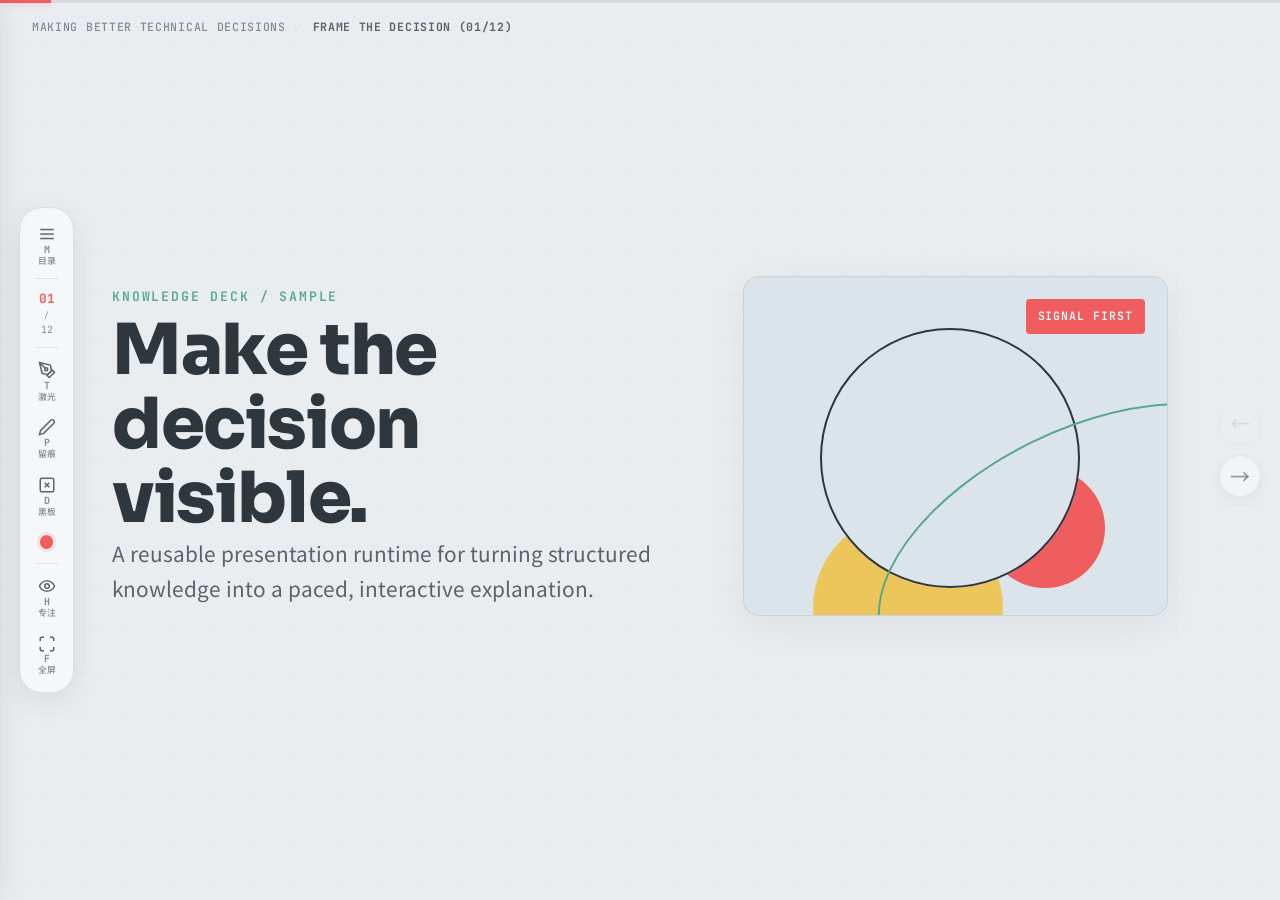
==== commit dc2dd58b: "feat(lecturer): absorb lecturer toolset with retain pen, blackboard, and focus mode - Add per-page r" ====
--- a/index.html
+++ b/index.html
@@ -17,6 +17,13 @@
   <div id="progress-bar-wrap" aria-hidden="true">
     <div id="progress-bar"></div>
   </div>
+
+  <!-- 顶部微型认知上下文 (Breadcrumb) -->
+  <header id="deck-topbar" aria-label="Deck section header">
+    <span id="topbar-deck-title">DECK</span>
+    <span class="topbar-sep">／</span>
+    <span id="topbar-section-title">OVERVIEW</span>
+  </header>
 
   <!-- 侧边目录抽屉 -->
   <div id="menu-overlay"></div>
@@ -73,33 +80,52 @@
         <circle cx="11" cy="11" r="2"></circle>
       </svg>
       <span class="btn-key">T</span>
-      <span class="btn-label">钢笔</span>
+      <span class="btn-label">激光</span>
     </button>
 
-    <!-- D 涂鸦画板 -->
-    <button id="btn-draw" data-tip="涂鸦画板 (快捷键 D)" aria-label="画板">
+    <!-- P 留痕笔批注 -->
+    <button id="btn-retain" data-tip="留痕笔批注 (快捷键 P)" aria-label="留痕笔">
+      <svg width="18" height="18" viewBox="0 0 24 24" fill="none" stroke="currentColor" stroke-width="2">
+        <path d="M17 3a2.828 2.828 0 1 1 4 4L7.5 20.5 2 22l1.5-5.5L17 3z"></path>
+      </svg>
+      <span class="btn-key">P</span>
+      <span class="btn-label">留痕</span>
+    </button>
+
+    <!-- D 涂鸦板书黑板 -->
+    <button id="btn-draw" data-tip="板书黑板 (快捷键 D)" aria-label="黑板">
       <svg width="18" height="18" viewBox="0 0 24 24" fill="none" stroke="currentColor" stroke-width="2">
         <rect x="3" y="3" width="18" height="18" rx="2"></rect>
         <path d="M9 9l6 6M15 9l-6 6"></path>
       </svg>
       <span class="btn-key">D</span>
-      <span class="btn-label">画板</span>
+      <span class="btn-label">黑板</span>
     </button>
 
-    <!-- 4 色弹出式调色盘 (免系统原生的丑陋 input) -->
+    <!-- C 4 色弹出式调色盘 (快捷键 C) -->
     <div id="color-picker-wrap">
-      <button id="btn-color" data-tip="画笔调色盘" aria-label="调色盘">
+      <button id="btn-color" data-tip="画笔调色盘 (快捷键 C)" aria-label="调色盘">
         <span id="color-dot-indicator"></span>
       </button>
       <div id="color-picker-popup">
-        <button class="color-dot" data-color="#f05d5e" style="background:#f05d5e" title="珊瑚红"></button>
-        <button class="color-dot" data-color="#3B82F6" style="background:#3B82F6" title="极客蓝"></button>
-        <button class="color-dot" data-color="#55a88c" style="background:#55a88c" title="薄荷绿"></button>
-        <button class="color-dot" data-color="#1e293b" style="background:#1e293b" title="玄武黑"></button>
+        <button class="color-dot" data-color="#f05d5e" style="background:#f05d5e" title="珊瑚红 (1)"></button>
+        <button class="color-dot" data-color="#3B82F6" style="background:#3B82F6" title="极客蓝 (2)"></button>
+        <button class="color-dot" data-color="#55a88c" style="background:#55a88c" title="薄荷绿 (3)"></button>
+        <button class="color-dot" data-color="#f59e0b" style="background:#f59e0b" title="琥珀金 (4)"></button>
       </div>
     </div>
 
     <div class="toolbar-divider"></div>
+
+    <!-- H 专注模式 -->
+    <button id="btn-focus" data-tip="专注演讲模式 (快捷键 H)" aria-label="专注模式">
+      <svg width="18" height="18" viewBox="0 0 24 24" fill="none" stroke="currentColor" stroke-width="2">
+        <circle cx="12" cy="12" r="3"></circle>
+        <path d="M2 12s3-7 10-7 10 7 10 7-3 7-10 7-10-7-10-7z"></path>
+      </svg>
+      <span class="btn-key">H</span>
+      <span class="btn-label">专注</span>
+    </button>
 
     <!-- F 全屏演示 -->
     <button id="btn-fullscreen" data-tip="全屏演示 (快捷键 F)" aria-label="全屏演示">
@@ -111,12 +137,17 @@
     </button>
   </div>
 
-  <!-- 双 Canvas 引擎 (激光笔 + 画板) -->
+  <!-- 全屏板书黑板遮罩层 (Board Sheet) -->
+  <div id="board-sheet" aria-hidden="true">
+    <div class="board-sheet-hint">临时板书黑板 · 按 R 清空 · 按 Z 撤回 · 按 Esc 退出</div>
+  </div>
+
+  <!-- 双 Canvas 引擎 (激光笔拖尾 + 留痕画板) -->
   <canvas id="pen-canvas" aria-hidden="true"></canvas>
   <canvas id="draw-canvas" aria-label="Drawing board"></canvas>
 
-  <!-- 快捷键与状态提示条 -->
-  <div id="draw-hint" role="status">画板模式：按 Z 撤回上一笔，按 D 或 Esc 退出</div>
+  <!-- 动态状态 Toast 提示条 (并设别名兼容旧选择器) -->
+  <div id="deck-toast" class="deck-toast" role="status" aria-live="polite"></div>
 
   <script type="module" src="js/player.js?v=g1"></script>
 </body>
--- a/css/main.css
+++ b/css/main.css
@@ -932,7 +932,92 @@
 }
 
 /* ==========================================================================
-   Canvas 画布与批注系统
+   顶部微型认知上下文 (Breadcrumb)
+   ========================================================================== */
+#deck-topbar {
+  position: fixed;
+  top: 1.1rem;
+  left: 2rem;
+  z-index: 150;
+  pointer-events: none;
+  display: flex;
+  align-items: center;
+  gap: 0.5rem;
+  font-family: var(--font-mono);
+  font-size: 0.72rem;
+  letter-spacing: 0.06em;
+  color: var(--text-dim);
+  transition: opacity 0.3s ease;
+}
+
+#topbar-deck-title {
+  font-weight: 500;
+  color: var(--text-dim);
+}
+
+.topbar-sep {
+  color: var(--card-border);
+  font-size: 0.65rem;
+}
+
+#topbar-section-title {
+  font-weight: 700;
+  color: var(--text-secondary);
+}
+
+/* ==========================================================================
+   专注演讲模式 (Focus Mode - H 键)
+   ========================================================================== */
+body.focus-mode #side-toolbar,
+body.focus-mode #nav-prev,
+body.focus-mode #nav-next,
+body.focus-mode #progress-bar-wrap,
+body.focus-mode #deck-topbar {
+  opacity: 0 !important;
+  pointer-events: none !important;
+  transition: opacity 0.3s cubic-bezier(0.16, 1, 0.3, 1) !important;
+}
+
+/* ==========================================================================
+   临时板书黑板 (Board Sheet - D 键)
+   ========================================================================== */
+#board-sheet {
+  position: fixed;
+  inset: 0;
+  width: 100%;
+  height: 100%;
+  z-index: 9975;
+  background: rgba(15, 23, 42, 0.94);
+  backdrop-filter: blur(20px);
+  opacity: 0;
+  pointer-events: none;
+  transition: opacity 0.25s ease;
+  display: flex;
+  align-items: center;
+  justify-content: center;
+}
+
+#board-sheet.active {
+  opacity: 1;
+  pointer-events: auto;
+}
+
+.board-sheet-hint {
+  position: absolute;
+  bottom: 2.5rem;
+  font-family: var(--font-mono);
+  font-size: 0.8rem;
+  color: rgba(255, 255, 255, 0.5);
+  letter-spacing: 0.05em;
+  background: rgba(0, 0, 0, 0.3);
+  border: 1px solid rgba(255, 255, 255, 0.12);
+  padding: 0.45rem 1.1rem;
+  border-radius: 99px;
+  pointer-events: none;
+}
+
+/* ==========================================================================
+   Canvas 画布与批注系统 (激光笔 + 留痕笔 + 板书)
    ========================================================================== */
 #pen-canvas,
 #draw-canvas {
@@ -950,25 +1035,32 @@
   cursor: crosshair;
 }
 
+#deck-toast,
 #draw-hint {
   position: fixed;
-  z-index: 9995;
-  bottom: 4.5rem;
+  z-index: 9999;
+  bottom: 3.5rem;
   left: 50%;
-  transform: translateX(-50%);
-  padding: 0.55rem 1rem;
+  transform: translateX(-50%) translateY(10px);
+  padding: 0.55rem 1.25rem;
   background: var(--text-primary);
-  color: white;
-  border-radius: 6px;
-  font-family: var(--font-mono);
-  font-size: 0.78rem;
+  color: #ffffff;
+  border-radius: 99px;
+  font-family: var(--font-mono);
+  font-size: 0.8rem;
+  font-weight: 500;
   opacity: 0;
   pointer-events: none;
-  transition: opacity 0.2s ease;
-  box-shadow: 0 4px 16px rgba(0, 0, 0, 0.2);
-}
-
-#draw-hint.visible { opacity: 1; }
+  transition: opacity 0.22s cubic-bezier(0.16, 1, 0.3, 1), transform 0.22s cubic-bezier(0.16, 1, 0.3, 1);
+  box-shadow: 0 8px 30px rgba(0, 0, 0, 0.3);
+  white-space: nowrap;
+}
+
+#deck-toast.visible,
+#draw-hint.visible {
+  opacity: 1;
+  transform: translateX(-50%) translateY(0);
+}
 
 /* ==========================================================================
    中文悬浮气泡 Tooltip
